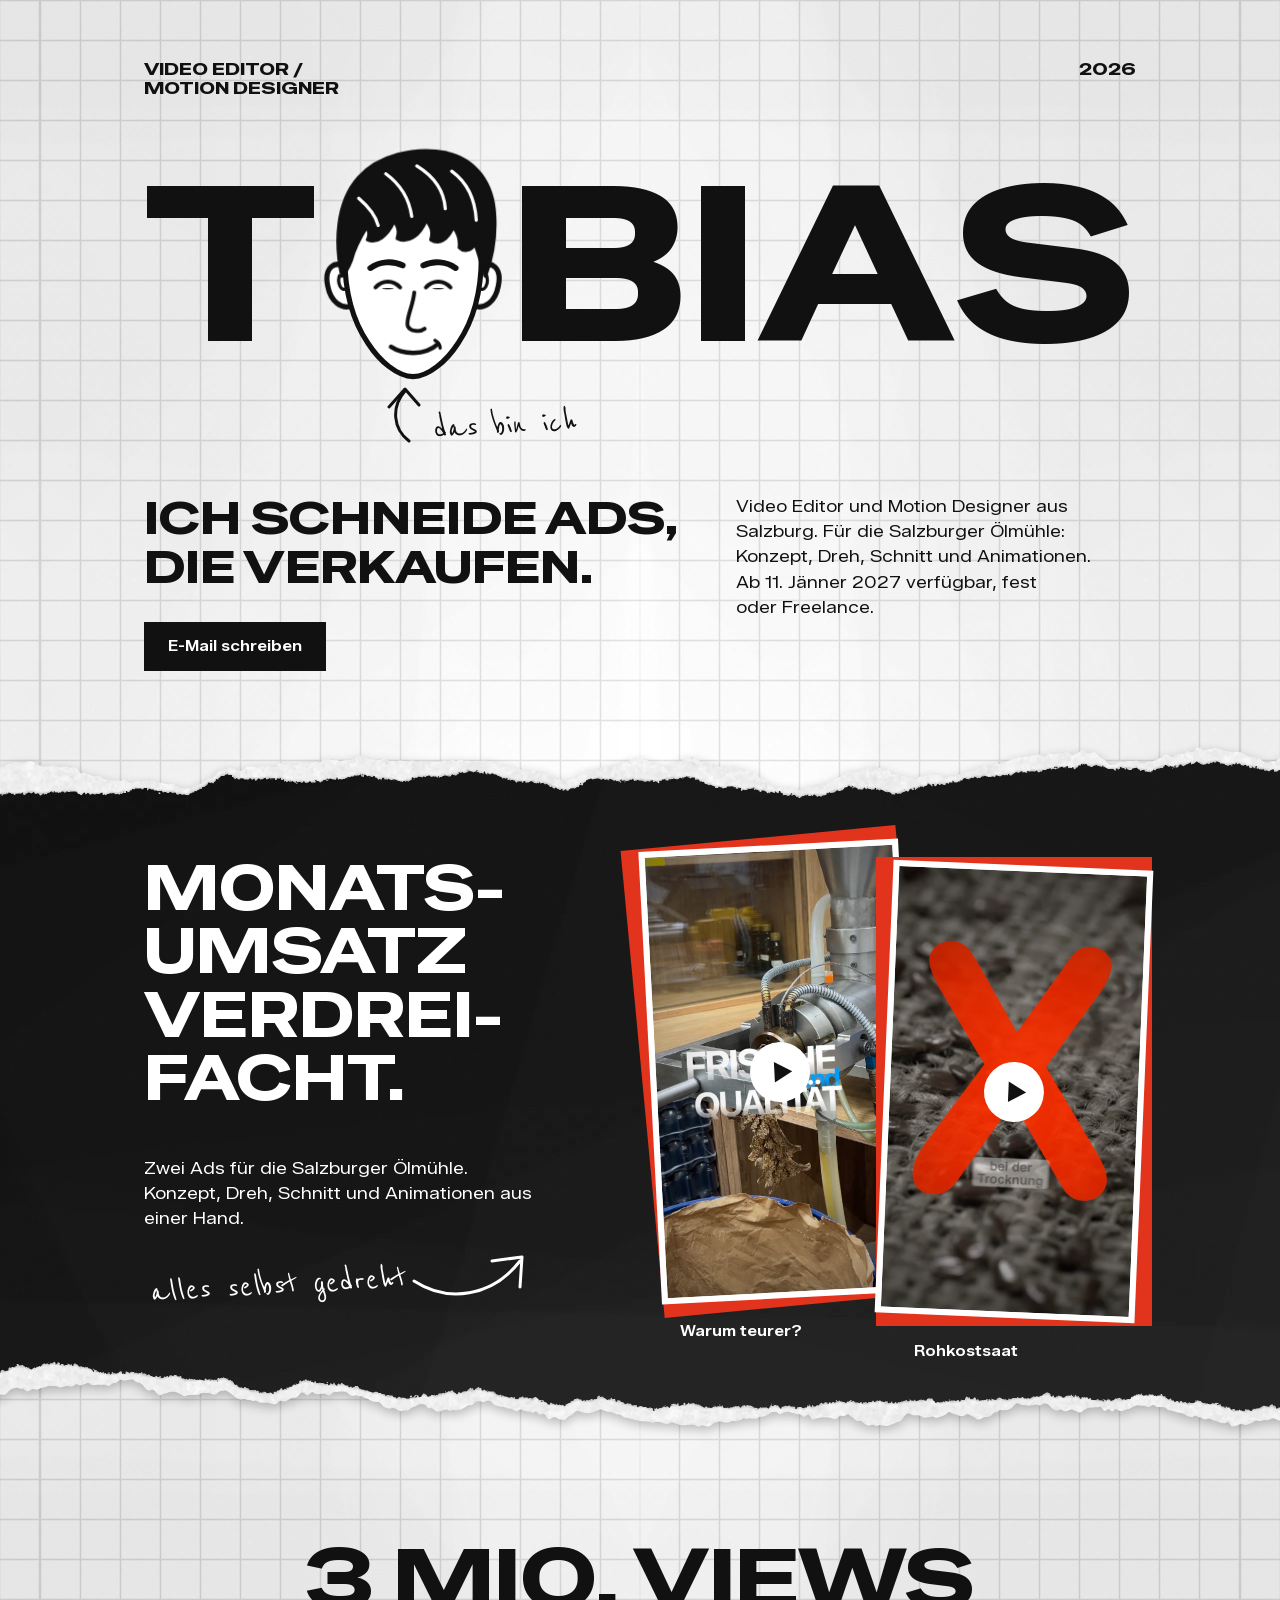
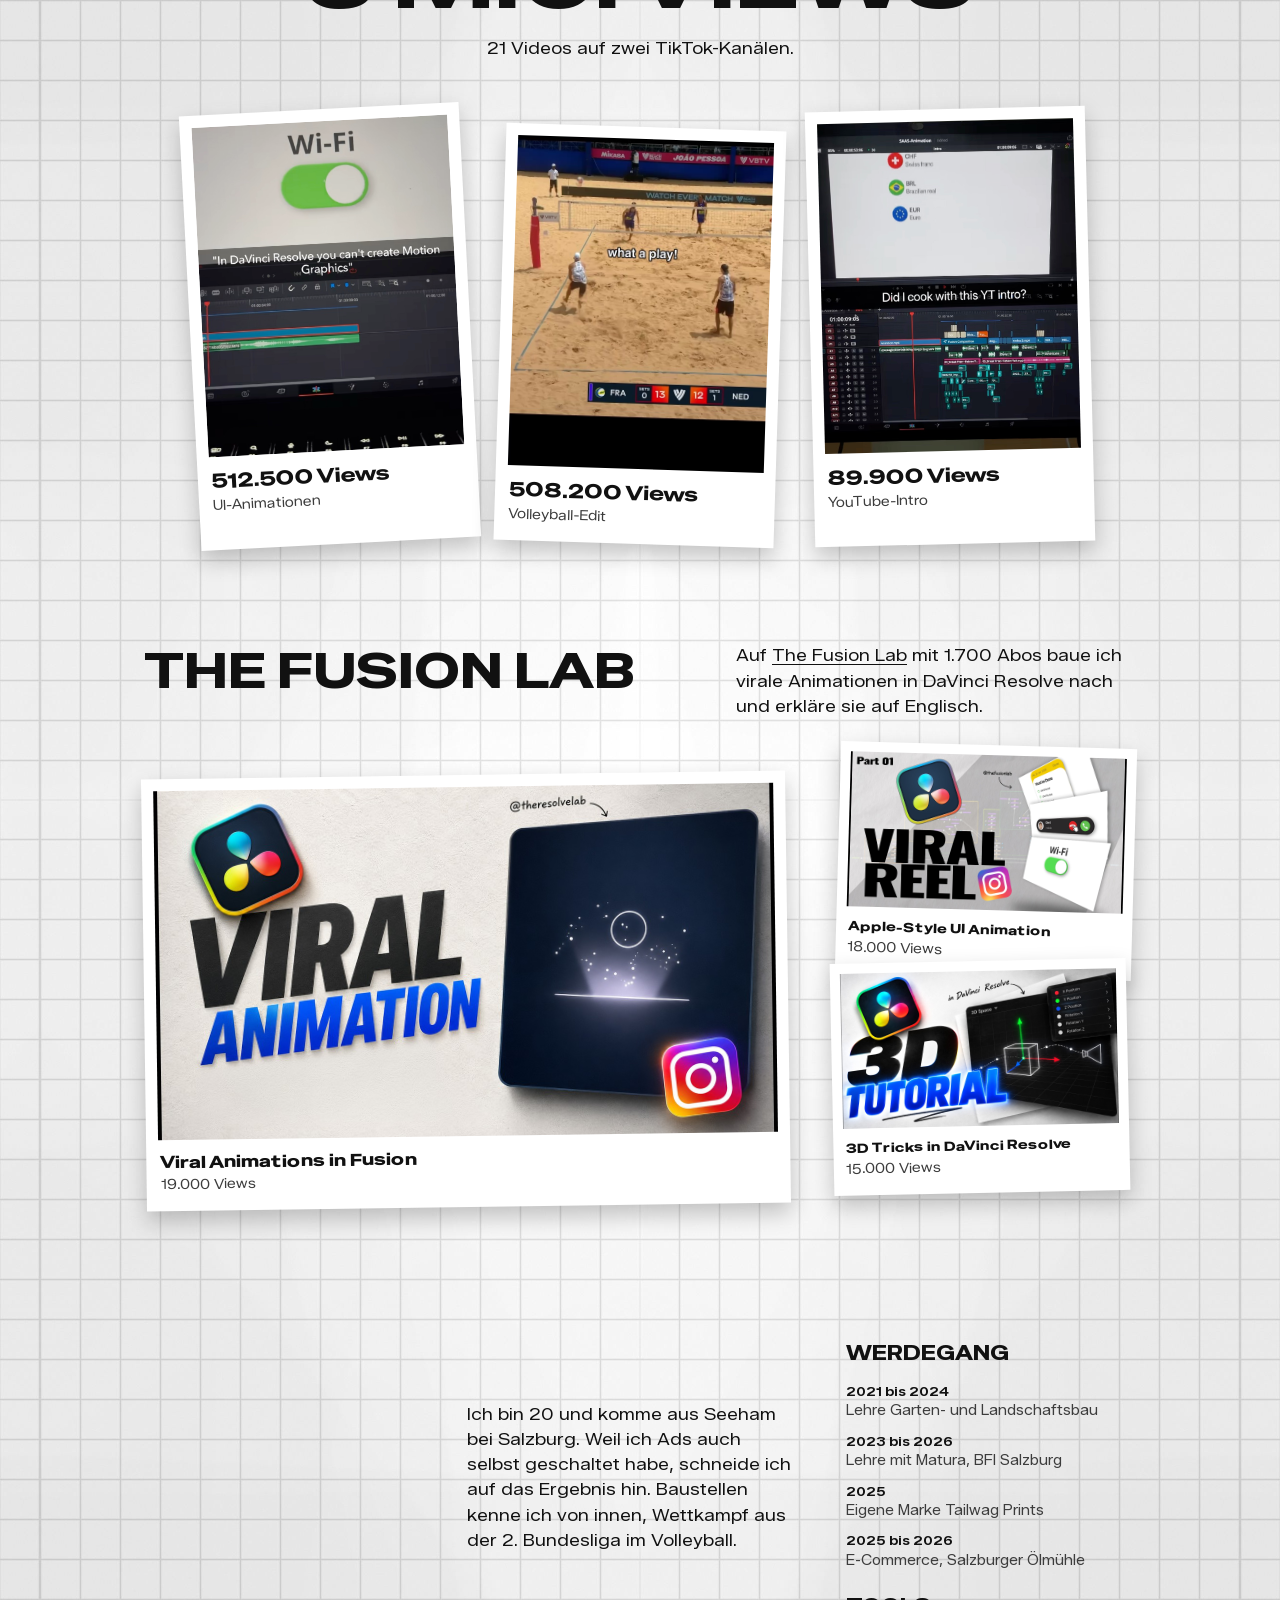
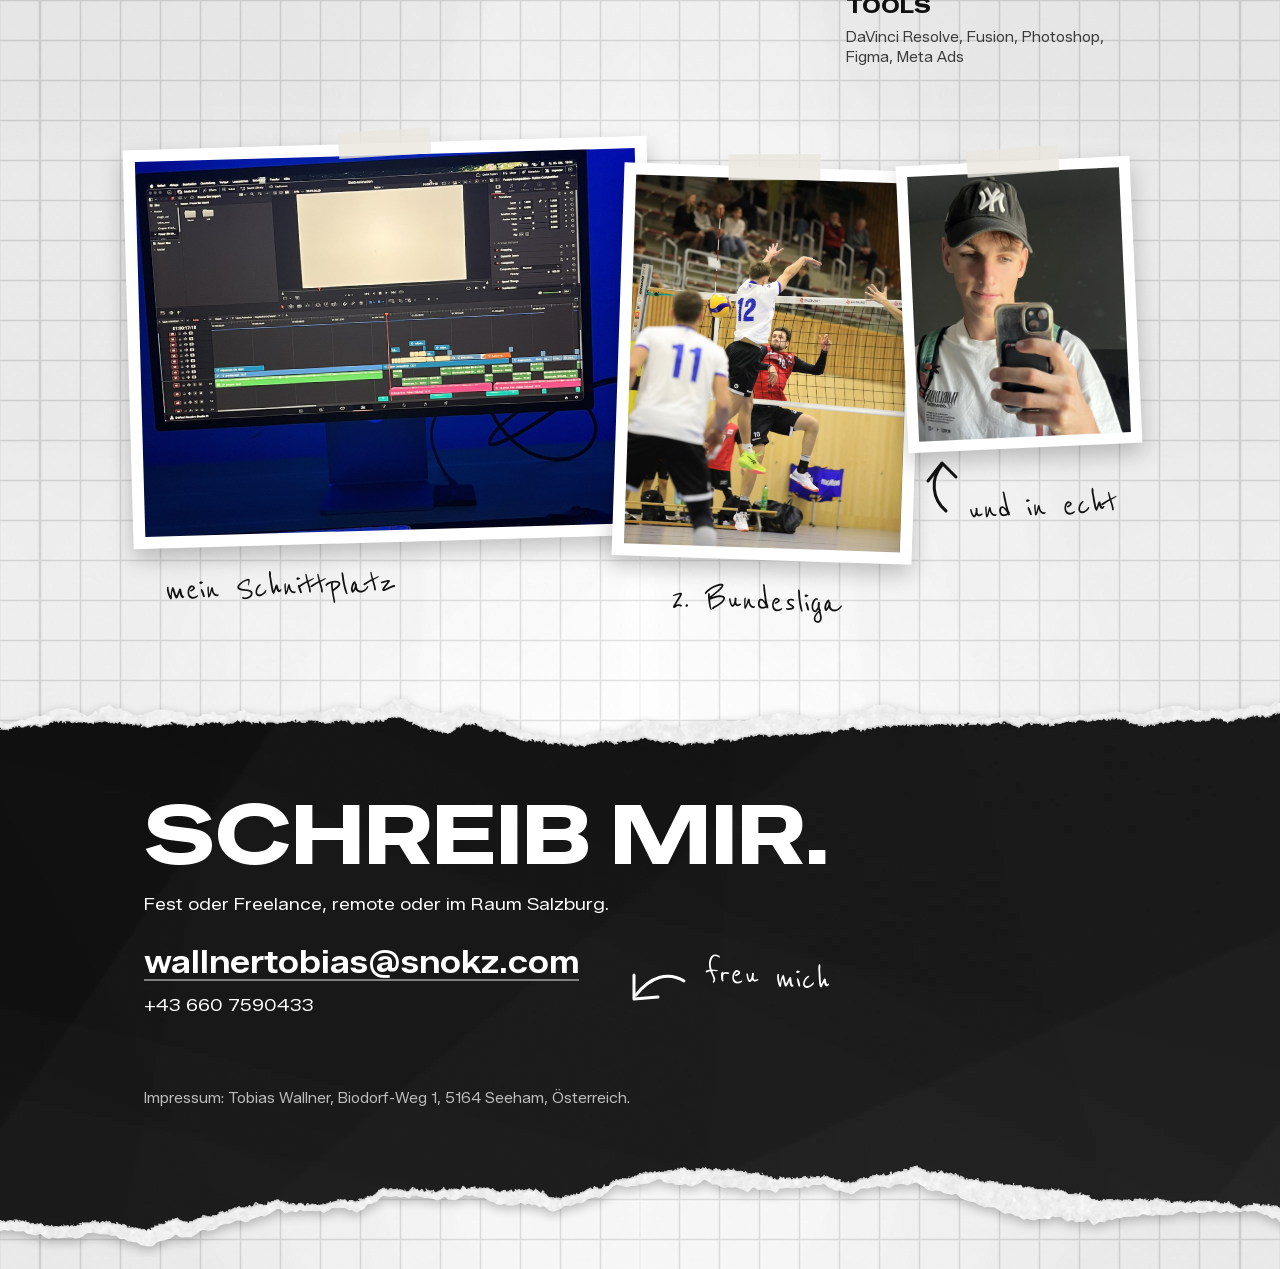
==== index.html @ db36cdb2 "Portfolio veröffentlichen Co-Authored-By: Claude Opus 5.5 <noreply@anthropic.com>" ====
<!doctype html>
<html lang="de">
<head>
<meta charset="utf-8">
<meta name="viewport" content="width=device-width, initial-scale=1, viewport-fit=cover">
<title>Tobias Wallner, Video Editor und Motion Designer</title>
<meta name="description" content="Tobias Wallner, Video Editor und Motion Designer aus Salzburg. Ads, Reels und YouTube-Videos in DaVinci Resolve. Ab 11. Jänner 2027 verfügbar.">
<meta name="theme-color" content="#EFEFED">
<meta property="og:type" content="website">
<meta property="og:title" content="Tobias Wallner, Video Editor und Motion Designer">
<meta property="og:description" content="Ich schneide Ads, die verkaufen. Video Editor und Motion Designer aus Salzburg.">
<meta property="og:url" content="https://wallnertobias.com/">
<meta property="og:image" content="https://wallnertobias.com/assets/og.jpg">
<meta name="twitter:card" content="summary_large_image">
<link rel="canonical" href="https://wallnertobias.com/">
<link rel="icon" href="assets/favicon.svg" type="image/svg+xml">
<link rel="preload" href="assets/fonts/special-gothic-expanded-one.woff2" as="font" type="font/woff2" crossorigin>
<script>document.documentElement.classList.add('js')</script>
<style>
@font-face { font-family: "Special Gothic Expanded One"; src: url("assets/fonts/special-gothic-expanded-one.woff2") format("woff2"); font-display: block; }
@font-face { font-family: "Zalando Sans SemiExpanded"; src: url("assets/fonts/zalando-sans-semiexpanded.woff2") format("woff2"); font-weight: 200 900; font-display: swap; }
@font-face { font-family: "Reenie Beanie"; src: url("assets/fonts/reenie-beanie.woff2") format("woff2"); font-display: swap; }

:root {
  --ink: #111;
  --ink-2: #3c3c3c;
  --white: #fff;
  --red: #e2331c;
  --band-muted: #bdbdbd;
  --tape: rgba(233, 231, 223, .82);
  --shadow: 0 10px 22px rgba(0, 0, 0, .22);
  --shadow-up: 0 20px 36px rgba(0, 0, 0, .28);
  --display: "Special Gothic Expanded One", "Arial Black", sans-serif;
  --text: "Zalando Sans SemiExpanded", -apple-system, "Segoe UI", Helvetica, Arial, sans-serif;
  --hand: "Reenie Beanie", "Bradley Hand", cursive;
  --ease-out: cubic-bezier(.23, 1, .32, 1);
  --ease-draw: cubic-bezier(.65, 0, .35, 1);
}

* { box-sizing: border-box; }
html { background: #efefed url("assets/paper-grid.jpg") center top / 1200px 1600px; -webkit-text-size-adjust: 100%; text-size-adjust: 100%; scroll-behavior: smooth; scrollbar-color: var(--ink-2) #efefed; }
body { margin: 0; overflow-x: clip; color: var(--ink); font: 400 17px/1.48 var(--text); -webkit-font-smoothing: antialiased; -webkit-tap-highlight-color: transparent; }
img, video, svg { display: block; }
h1, h2, h3, p, ol, ul, figure { margin: 0; padding: 0; font-weight: 400; }
ol, ul { list-style: none; }
a { color: inherit; text-underline-offset: .18em; text-decoration-thickness: from-font; }
button { font: inherit; color: inherit; }
::selection { background: var(--red); color: #fff; }
:focus-visible { outline: 2px solid var(--red); outline-offset: 3px; }
.vh { position: absolute; width: 1px; height: 1px; overflow: hidden; clip-path: inset(50%); white-space: nowrap; }

/* Das Papier füllt das Fenster, der Inhalt bleibt in dieser Spalte. Alles darin rechnet in Einheiten der Spalte. */
.sheet { container-type: inline-size; max-width: 1120px; margin-inline: auto; }
.sheet > * { --u: calc(100cqw / 1120); }

.ln { display: block; overflow: clip; overflow-clip-margin: .04em; padding-bottom: .05em; margin-bottom: -.05em; }
.ln > span { display: block; }
.only-m { display: none !important; }
.hand { font-family: var(--hand); line-height: 1; white-space: nowrap; }
.arrow { position: absolute; overflow: visible; fill: none; stroke: currentColor; stroke-width: 3; stroke-linecap: round; stroke-linejoin: round; }

/* Hero */
.hero { position: relative; padding: calc(60 * var(--u)) calc(64 * var(--u)) calc(83 * var(--u)); }
.top { display: flex; justify-content: space-between; font: 400 max(13px, calc(17 * var(--u))) / 1.12 var(--display); text-transform: uppercase; }
.name { margin-top: calc(82 * var(--u)); }
.name-row { display: flex; align-items: center; justify-content: space-between; height: calc(167 * var(--u)); font: 400 calc(218 * var(--u)) / 1 var(--display); }
.mask { display: flex; overflow: clip; overflow-clip-margin: .02em; }
.ch { display: block; }
.o { position: relative; flex: none; width: calc(186 * var(--u)); height: calc(239 * var(--u)); color: var(--ink); }
.face { position: absolute; inset: 0; width: 100%; height: 100%; overflow: visible; cursor: pointer; }
.pupil { transform-box: fill-box; transform-origin: center; transition: transform .09s ease-out; }
.blink .pupil, .wink .pupil.right { transform: scaleY(.1); }
.brows { transition: transform .22s var(--ease-out); }
.happy .brows { transform: translateY(-7px); }
.note-face { position: absolute; left: calc(50% + 20 * var(--u)); top: calc(100% + 24 * var(--u)); font-size: calc(38 * var(--u)); rotate: -3deg; }
.arrow-face { left: calc(50% - 30 * var(--u)); top: calc(100% + 2 * var(--u)); width: calc(46 * var(--u)); height: calc(62 * var(--u)); }
.intro { display: grid; grid-template-columns: minmax(0, 1fr) calc(400 * var(--u)); column-gap: calc(40 * var(--u)); margin-top: calc(147 * var(--u)); }
h1 { font: 400 calc(46 * var(--u)) / 1.06 var(--display); text-transform: uppercase; }
.lede, .ads-copy, .motion-copy, .about-copy, .kontakt-sub { text-wrap: pretty; }
.lede { font-size: max(15px, calc(17 * var(--u))); }
.avail { display: inline; }
.btn { position: relative; display: inline-block; isolation: isolate; overflow: hidden; margin-top: calc(30 * var(--u)); padding: calc(15 * var(--u)) calc(24 * var(--u)); background: var(--ink); color: var(--white); font: 600 max(14px, calc(15 * var(--u))) / 1.3 var(--text); text-decoration: none; transition: transform .16s var(--ease-out); }
.btn::before { content: ""; position: absolute; inset: 0; z-index: -1; background: var(--red); transform: scaleX(0); transform-origin: left; transition: transform .34s var(--ease-out); }
.btn:active { transform: scale(.97); }

/* Gerissene Bänder */
.band { position: relative; z-index: 1; isolation: isolate; color: var(--white); }
.band::before { content: ""; position: absolute; z-index: -1; top: calc(60 * var(--u)); bottom: calc(60 * var(--u)); left: 50%; width: 100vw; margin-left: -50vw; background: #161616; }
.band-bg { position: absolute; left: 50%; width: 100vw; margin-left: -50vw; top: calc(-40 * var(--u)); bottom: calc(-40 * var(--u)); pointer-events: none; background: center / max(100%, calc(1920 * var(--u))) 100% no-repeat; }
.band--ads .band-bg { background-image: url("assets/band-ads.webp"); }
.band--kontakt .band-bg { background-image: url("assets/band-kontakt.webp"); }

/* Ads */
.band--ads { min-height: calc(660 * var(--u)); }
.ads-text { position: relative; padding: calc(96 * var(--u)) 0 calc(80 * var(--u)) calc(64 * var(--u)); width: calc(500 * var(--u)); }
.hb { font: 400 calc(62 * var(--u)) / 1.02 var(--display); text-transform: uppercase; }
.ads-copy { margin-top: calc(46 * var(--u)); width: calc(400 * var(--u)); font-size: max(15px, calc(17 * var(--u))); }
.note-ads { position: absolute; left: calc(70 * var(--u)); top: calc(506 * var(--u)); font-size: calc(38 * var(--u)); rotate: -3deg; }
.arrow-ads { left: calc(328 * var(--u)); top: calc(486 * var(--u)); width: calc(120 * var(--u)); height: calc(58 * var(--u)); }
.clip { position: absolute; left: var(--x); top: var(--y); width: calc(260 * var(--u)); }
.clip-a { --x: calc(570 * var(--u)); --y: calc(84 * var(--u)); --r: -3deg; }
.clip-b { --x: calc(804 * var(--u)); --y: calc(104 * var(--u)); --r: 2.4deg; --d: 90ms; }
.clip-stack { position: relative; }
.clip-red { position: absolute; inset: calc(-8 * var(--u)); background: var(--red); rotate: calc(var(--r) - 2.4deg); }
.clip-frame { position: relative; padding: calc(6 * var(--u)); background: var(--white); rotate: var(--r); }
.clip video { width: 100%; aspect-ratio: 248 / 441; object-fit: cover; background: var(--ink); }
.play { position: absolute; inset: calc(6 * var(--u)); display: grid; place-items: center; padding: 0; border: 0; background: none; cursor: pointer; }
.play[hidden] { display: none; }
.play svg { width: calc(60 * var(--u)); height: calc(60 * var(--u)); transition: transform .2s var(--ease-out); }
.play:active svg { transform: scale(.93); }
.clip figcaption { margin-top: calc(22 * var(--u)); padding-left: calc(30 * var(--u)); font-weight: 600; font-size: max(14px, calc(15 * var(--u))); }

/* Abzüge */
.print { position: relative; display: block; padding: calc(12 * var(--u)) calc(12 * var(--u)) 0; background: var(--white); color: var(--ink); text-decoration: none; box-shadow: var(--shadow); rotate: var(--r, 0deg); } /* taste-skill-ignore */
.print img, .print video { width: 100%; height: auto; object-fit: cover; background: #efefed; }
.cap { display: block; padding: calc(12 * var(--u)) calc(2 * var(--u)) calc(15 * var(--u)); }
.cap b { display: block; font: 400 max(13px, calc(20 * var(--u))) / 1.2 var(--display); }
.cap span { display: block; margin-top: calc(3 * var(--u)); font-size: max(13px, calc(14 * var(--u))); color: var(--ink-2); }

a.print:active { scale: .985; }

/* Short-Form */
.short { padding: calc(112 * var(--u)) calc(64 * var(--u)) calc(70 * var(--u)); }
.short h2 { font: 400 calc(84 * var(--u)) / 1.1 var(--display); text-transform: uppercase; text-align: center; }
.short-sub { margin-top: calc(10 * var(--u)); text-align: center; font-size: max(15px, calc(17 * var(--u))); }
.short-grid { display: flex; justify-content: center; gap: calc(30 * var(--u)); margin-top: calc(48 * var(--u)); }
.short-grid .print { width: calc(280 * var(--u)); flex: none; }
.short-grid .print:nth-child(2) { margin-top: calc(18 * var(--u)); }
.short-grid img, .short-grid video { aspect-ratio: 256 / 330; }

/* Motion Graphics */
.motion { padding: calc(30 * var(--u)) calc(64 * var(--u)) calc(70 * var(--u)); }
.motion-head { display: flex; justify-content: space-between; gap: calc(40 * var(--u)); }
.motion h2 { font: 400 calc(50 * var(--u)) / 1.1 var(--display); text-transform: uppercase; white-space: nowrap; }
.motion-copy { width: calc(400 * var(--u)); flex: none; font-size: max(15px, calc(17 * var(--u))); }
.motion-grid { position: relative; height: calc(460 * var(--u)); margin-top: calc(26 * var(--u)); }
.motion-grid .print { position: absolute; }
.mo-big { left: 0; top: calc(30 * var(--u)); width: calc(644 * var(--u)); --r: -.8deg; }
.mo-a { left: calc(694 * var(--u)); top: 0; width: calc(296 * var(--u)); --r: 1.6deg; --d: 90ms; padding: calc(10 * var(--u)) calc(10 * var(--u)) 0; }
.mo-b { left: calc(688 * var(--u)); top: calc(216 * var(--u)); width: calc(296 * var(--u)); --r: -1.2deg; --d: 170ms; padding: calc(10 * var(--u)) calc(10 * var(--u)) 0; }
.motion-grid img { aspect-ratio: 16 / 9; }
.mo-big .cap b { font-size: max(13px, calc(17 * var(--u))); }
.mo-a .cap b, .mo-b .cap b { font-size: max(13px, calc(13 * var(--u))); }
@media (max-width: 1100px) { .mo-a .cap b, .mo-b .cap b { font: 600 13px / 1.25 var(--text); } }

/* Über mich */
.about { display: grid; grid-template-columns: calc(280 * var(--u)) calc(330 * var(--u)) calc(290 * var(--u)); column-gap: calc(49 * var(--u)); padding: calc(56 * var(--u)) calc(64 * var(--u)) calc(50 * var(--u)) calc(58 * var(--u)); }
.select { position: relative; width: calc(280 * var(--u)); height: calc(328 * var(--u)); margin-top: calc(6 * var(--u)); }
.select-box { position: absolute; inset: 0; outline: 1.5px solid var(--red); }
.select img { position: absolute; left: calc(10 * var(--u)); top: calc(16 * var(--u)); width: calc(260 * var(--u)); height: calc(310 * var(--u)); }
.select i { position: absolute; width: 10px; height: 10px; margin: -5px 0 0 -5px; background: var(--white); border: 1.5px solid var(--red); }
.select i:nth-of-type(1) { left: 0; top: 0; }
.select i:nth-of-type(2) { left: 50%; top: 0; }
.select i:nth-of-type(3) { left: 100%; top: 0; }
.select i:nth-of-type(4) { left: 0; top: 50%; }
.select i:nth-of-type(5) { left: 100%; top: 50%; }
.select i:nth-of-type(6) { left: 0; top: 100%; }
.select i:nth-of-type(7) { left: 50%; top: 100%; }
.select i:nth-of-type(8) { left: 100%; top: 100%; }
.about h2 { font: 400 calc(50 * var(--u)) / 1.1 var(--display); text-transform: uppercase; }
.about-copy { margin-top: calc(16 * var(--u)); font-size: max(15px, calc(17 * var(--u))); line-height: 1.48; }
.about h3 { font: 400 calc(20 * var(--u)) / 1.2 var(--display); text-transform: uppercase; }
.about-side { padding-top: calc(10 * var(--u)); }
.stations { margin-top: calc(12 * var(--u)); }
.stations li { padding-block: calc(5 * var(--u)) calc(6 * var(--u)); }
.stations b { display: block; font-weight: 600; font-size: max(13px, calc(13 * var(--u))); }
.stations span, .tools { display: block; font-size: max(14px, calc(14 * var(--u))); color: var(--ink-2); line-height: 1.4; }
.about-side h3 + .tools { margin-top: calc(10 * var(--u)); }
.about-side .tools-h { margin-top: calc(18 * var(--u)); }

/* Fotos */
.fotos { position: relative; height: calc(540 * var(--u)); }
.pic { position: absolute; left: var(--x); top: var(--y); width: var(--w); padding: var(--p); background: var(--white); box-shadow: var(--shadow); rotate: var(--r); } /* taste-skill-ignore */
.pic img { width: 100%; height: auto; }
.pic::before { content: ""; position: absolute; left: 50%; top: calc(-13 * var(--u)); width: calc(92 * var(--u)); height: calc(26 * var(--u)); margin-left: calc(-46 * var(--u)); background: var(--tape); rotate: -2deg; }
.pic-desk { --x: calc(48 * var(--u)); --y: calc(26 * var(--u)); --w: calc(524 * var(--u)); --p: calc(12 * var(--u)); --r: -1.6deg; }
.pic-spike { --x: calc(538 * var(--u)); --y: calc(50 * var(--u)); --w: calc(300 * var(--u)); --p: calc(12 * var(--u)); --r: 1.9deg; --d: 110ms; }
.pic-me { --x: calc(822 * var(--u)); --y: calc(44 * var(--u)); --w: calc(234 * var(--u)); --p: calc(11 * var(--u)); --r: -2.6deg; --d: 220ms; }
.note-foto { position: absolute; font-size: calc(38 * var(--u)); }
.nf-a { left: calc(86 * var(--u)); top: calc(452 * var(--u)); rotate: -2deg; }
.nf-b { left: calc(590 * var(--u)); top: calc(466 * var(--u)); rotate: 2deg; }
.nf-c { left: calc(888 * var(--u)); top: calc(372 * var(--u)); rotate: -3deg; }
.arrow-foto { left: calc(842 * var(--u)); top: calc(342 * var(--u)); width: calc(44 * var(--u)); height: calc(58 * var(--u)); }

/* Kontakt */
.band--kontakt { margin-top: calc(40 * var(--u)); margin-bottom: calc(52 * var(--u)); min-height: calc(520 * var(--u)); }
.kontakt { position: relative; padding: calc(92 * var(--u)) calc(64 * var(--u)) 0; }
.kontakt h2 { font: 400 calc(84 * var(--u)) / 1.1 var(--display); text-transform: uppercase; }
.kontakt-sub { margin-top: calc(10 * var(--u)); font-size: max(15px, calc(17 * var(--u))); }
.mail { display: inline-block; margin-top: calc(26 * var(--u)); font-weight: 600; font-size: calc(32 * var(--u)); line-height: 1.2; text-decoration-color: rgba(255, 255, 255, .45); transition: text-decoration-color .2s ease; }
.tel { display: block; width: fit-content; margin-top: calc(12 * var(--u)); font-size: max(16px, calc(17 * var(--u))); text-decoration: none; }
.note-kontakt { position: absolute; left: calc(624 * var(--u)); top: calc(262 * var(--u)); font-size: calc(38 * var(--u)); rotate: 4deg; }
.arrow-kontakt { left: calc(548 * var(--u)); top: calc(270 * var(--u)); width: calc(62 * var(--u)); height: calc(40 * var(--u)); }
.imprint { position: relative; padding: calc(70 * var(--u)) calc(64 * var(--u)) 0; font-size: 14px; color: var(--band-muted); }

@media (hover: hover) and (pointer: fine) {
  .btn:hover::before { transform: scaleX(1); }
  .play:hover svg { transform: scale(1.07); }
  a.print { transition: rotate .3s var(--ease-out), translate .3s var(--ease-out), box-shadow .3s var(--ease-out); }
  a.print:hover { rotate: calc(var(--r, 0deg) * .3); translate: 0 -6px; box-shadow: var(--shadow-up); } /* taste-skill-ignore */
  .mail:hover { text-decoration-color: var(--red); }
  .tel:hover { text-decoration: underline; }
}

/* Zweite Komposition für Handy und kleine Tablets */
@media (max-width: 819px) {
  .sheet { max-width: 560px; }
  .sheet > * { --u: calc(100cqw / 390); }
  .only-d { display: none !important; }
  .only-m { display: block !important; }
  .hero { padding: calc(24 * var(--u)) calc(20 * var(--u)) calc(34 * var(--u)); }
  .top { font-size: max(13px, calc(13 * var(--u))); }
  .name { margin-top: calc(38 * var(--u)); }
  .name-row { height: calc(59 * var(--u)); font-size: calc(76.5 * var(--u)); }
  .o { width: calc(66 * var(--u)); height: calc(85 * var(--u)); }
  .note-face { left: calc(50% + 14 * var(--u)); top: calc(100% + 8 * var(--u)); font-size: calc(28 * var(--u)); }
  .arrow-face { left: calc(50% - 16 * var(--u)); top: calc(100% + 2 * var(--u)); width: calc(30 * var(--u)); height: calc(40 * var(--u)); }
  .intro { display: block; margin-top: calc(82 * var(--u)); }
  h1 { font-size: calc(29 * var(--u)); line-height: 1.12; }
  .lede { margin-top: calc(18 * var(--u)); font-size: max(15px, calc(16 * var(--u))); }
  .avail { display: block; margin-top: calc(10 * var(--u)); font-size: max(14px, calc(15 * var(--u))); color: var(--ink-2); }
  .btn { display: block; margin-top: calc(20 * var(--u)); padding-block: calc(16 * var(--u)); text-align: center; }

  .band-bg { background-size: 100% 100%; }
  .band--ads .band-bg { background-image: url("assets/band-ads-m.webp"); }
  .band--kontakt .band-bg { background-image: url("assets/band-kontakt-m.webp"); }
  .band--ads { min-height: calc(650 * var(--u)); }
  .ads-text { padding: calc(56 * var(--u)) calc(20 * var(--u)) 0; width: auto; }
  .hb { font-size: calc(28 * var(--u)); line-height: 1.12; }
  .ads-copy { margin-top: calc(16 * var(--u)); width: auto; font-size: max(15px, calc(16 * var(--u))); }
  .clips { position: relative; height: calc(360 * var(--u)); margin-top: calc(36 * var(--u)); }
  .clip { width: calc(158 * var(--u)); }
  .clip-a { --x: calc(28 * var(--u)); --y: 0px; }
  .clip-b { --x: calc(204 * var(--u)); --y: calc(14 * var(--u)); }
  .clip-red { inset: calc(-7 * var(--u)); }
  .play svg { width: calc(44 * var(--u)); height: calc(44 * var(--u)); }
  .clip figcaption { margin-top: calc(20 * var(--u)); padding-left: calc(6 * var(--u)); }

  .short { padding: calc(72 * var(--u)) calc(20 * var(--u)) calc(50 * var(--u)); }
  .short h2 { font-size: calc(36 * var(--u)); text-align: left; }
  .short-sub { margin-top: calc(6 * var(--u)); text-align: left; font-size: max(15px, calc(16 * var(--u))); }
  .short-grid { display: block; margin-top: calc(26 * var(--u)); }
  .short-grid .print { display: flex; align-items: center; gap: calc(16 * var(--u)); width: 100%; padding: calc(10 * var(--u)); }
  .short-grid .print + .print { margin-top: calc(20 * var(--u)); }
  .short-grid img, .short-grid video { flex: none; width: calc(102 * var(--u)); aspect-ratio: 102 / 126; }
  .short-grid .cap { padding: 0; }
  .short-grid .cap b { font-size: max(14px, calc(17 * var(--u))); }

  .motion { padding: calc(10 * var(--u)) calc(20 * var(--u)) calc(44 * var(--u)); }
  .motion-head { display: block; }
  .motion h2 { font-size: calc(31 * var(--u)); }
  .motion-copy { margin-top: calc(8 * var(--u)); width: auto; font-size: max(15px, calc(16 * var(--u))); }
  .motion-grid { height: auto; margin-top: calc(28 * var(--u)); }
  .motion-grid .print { position: relative; left: auto; top: auto; }
  .mo-big { width: 100%; padding: calc(10 * var(--u)) calc(10 * var(--u)) 0; }
  .mo-big .cap b { font-size: max(13px, calc(13 * var(--u))); }
  .motion-small { display: grid; grid-template-columns: 1fr 1fr; gap: calc(14 * var(--u)); margin-top: calc(20 * var(--u)); }
  .mo-a, .mo-b { width: auto; padding: calc(7 * var(--u)) calc(7 * var(--u)) 0; }
  .mo-a .cap b, .mo-b .cap b { font: 600 max(13px, calc(13 * var(--u))) / 1.25 var(--text); }
  .cap { padding: calc(10 * var(--u)) calc(2 * var(--u)) calc(11 * var(--u)); }

  .about { display: block; padding: calc(30 * var(--u)) calc(20 * var(--u)) calc(30 * var(--u)); }
  .select { width: calc(242 * var(--u)); height: calc(284 * var(--u)); margin: 0 auto calc(32 * var(--u)); }
  .select img { left: calc(12 * var(--u)); top: calc(12 * var(--u)); width: calc(218 * var(--u)); height: calc(260 * var(--u)); }
  .about h2 { font-size: calc(36 * var(--u)); }
  .about-copy { margin-top: calc(10 * var(--u)); }
  .about-side { padding-top: calc(28 * var(--u)); }
  .about h3 { font-size: calc(18 * var(--u)); }

  .fotos { height: calc(672 * var(--u)); }
  .pic::before { width: calc(70 * var(--u)); height: calc(20 * var(--u)); margin-left: calc(-35 * var(--u)); top: calc(-10 * var(--u)); }
  .pic-desk { --x: calc(23 * var(--u)); --y: calc(19 * var(--u)); --w: calc(344 * var(--u)); --p: calc(9 * var(--u)); }
  .pic-spike { --x: calc(18 * var(--u)); --y: calc(342 * var(--u)); --w: calc(200 * var(--u)); --p: calc(9 * var(--u)); }
  .pic-me { --x: calc(226 * var(--u)); --y: calc(336 * var(--u)); --w: calc(146 * var(--u)); --p: calc(8 * var(--u)); }
  .note-foto { font-size: calc(30 * var(--u)); }
  .nf-a { left: calc(26 * var(--u)); top: calc(288 * var(--u)); rotate: -1.5deg; }
  .nf-b { left: calc(44 * var(--u)); top: calc(620 * var(--u)); rotate: 1.5deg; }
  .nf-c { left: calc(250 * var(--u)); top: calc(546 * var(--u)); }
  .arrow-foto { left: calc(216 * var(--u)); top: calc(520 * var(--u)); width: calc(36 * var(--u)); height: calc(44 * var(--u)); }

  .band--kontakt { margin-top: calc(34 * var(--u)); margin-bottom: calc(40 * var(--u)); min-height: calc(440 * var(--u)); }
  .kontakt { padding: calc(70 * var(--u)) calc(20 * var(--u)) 0; }
  .kontakt h2 { font-size: calc(36 * var(--u)); }
  .kontakt-sub { font-size: max(15px, calc(16 * var(--u))); }
  .mail { margin-top: calc(28 * var(--u)); font-size: calc(21 * var(--u)); }
  .tel { font-size: max(16px, calc(17 * var(--u))); }
  .imprint { padding: calc(64 * var(--u)) calc(20 * var(--u)) 0; }
}

/* Bewegung. Gedrucktes landet, Gezeichnetes schreibt sich. Ohne Script oder mit reduzierter Bewegung bleibt alles sichtbar. */
@media (prefers-reduced-motion: no-preference) {
  .js .ch { animation: rise .85s var(--ease-out) var(--t, 0ms) both; }
  .js .face .d { stroke-dasharray: 1.01 1; animation: draw var(--dur, .46s) var(--ease-draw) var(--t, 0ms) both; }
  .js .face .f { animation: draw var(--dur, .46s) var(--ease-draw) var(--t, 0ms) both, fill-in .34s ease calc(var(--t, 0ms) + var(--dur, .46s) - 160ms) both; }
  .js .face .fade { animation: fade .24s ease var(--t, 0ms) both; }
  .js .arrow-face path { stroke-dasharray: 1.01 1; animation: draw .42s var(--ease-draw) 1.42s both; }
  .js .arrow-face .head { animation-duration: .2s; animation-delay: 1.8s; }
  .js .note-face { animation: write .8s ease-in-out 1.74s both; }
  .js h1 .ln > span { animation: rise .8s var(--ease-out) var(--t, 420ms) both; }
  .js .lede, .js .hero .btn { animation: lift .7s var(--ease-out) var(--t, 760ms) both; }

  .js [data-in] .ln > span { transition: translate .85s var(--ease-out) var(--d, 0ms); }
  .js [data-in]:not(.in) .ln > span { translate: 0 106%; }
  .js [data-in] .ln:nth-child(2) > span { transition-delay: 70ms; }
  .js [data-in] .ln:nth-child(3) > span { transition-delay: 140ms; }
  .js [data-in] .ln:nth-child(4) > span { transition-delay: 210ms; }

  .js .hand[data-in] > span { display: block; transition: clip-path .8s ease-in-out var(--d, 0ms); clip-path: inset(-30% -6% -30% -2%); }
  .js .hand[data-in]:not(.in) > span { clip-path: inset(-30% 100% -30% -2%); }
  .js .arrow[data-in] path { stroke-dasharray: 1.01 1; transition: stroke-dashoffset .46s var(--ease-draw) var(--d, 0ms); }
  .js .arrow[data-in] .head { transition-duration: .2s; transition-delay: calc(var(--d, 0ms) + 420ms); }
  .js .arrow[data-in]:not(.in) { visibility: hidden; }
  .js .arrow[data-in]:not(.in) path { stroke-dashoffset: 1.01; }

  .js [data-land] { transition: opacity .4s ease var(--d, 0ms), translate .9s var(--ease-out) var(--d, 0ms), rotate .9s var(--ease-out) var(--d, 0ms), scale .9s var(--ease-out) var(--d, 0ms); }
  .js [data-land]:not(.in) { opacity: 0; translate: 0 calc(34 * var(--u)); rotate: calc(var(--r, 0deg) + 4deg); scale: 1.035; }
  .js .pic::before { transition: opacity .25s ease calc(var(--d, 0ms) + 420ms), scale .3s var(--ease-out) calc(var(--d, 0ms) + 420ms); }
  .js .pic:not(.in)::before { opacity: 0; scale: 1.25; }

  .js .clip-frame { transition: opacity .4s ease var(--d, 0ms), translate .9s var(--ease-out) var(--d, 0ms), rotate .9s var(--ease-out) var(--d, 0ms), scale .9s var(--ease-out) var(--d, 0ms); }
  .js .clip:not(.in) .clip-frame { opacity: 0; translate: 0 calc(34 * var(--u)); rotate: calc(var(--r) + 5deg); scale: 1.04; }
  .js .clip-red { transition: opacity .2s linear calc(var(--d, 0ms) + 240ms), rotate .75s var(--ease-out) calc(var(--d, 0ms) + 240ms); }
  .js .clip:not(.in) .clip-red { opacity: 0; rotate: var(--r); }
  .js .clip figcaption { transition: opacity .5s ease calc(var(--d, 0ms) + 420ms); }
  .js .clip:not(.in) figcaption { opacity: 0; }

  .js .select-box { transition: scale .9s var(--ease-out), opacity .3s ease; }
  .js .select:not(.in) .select-box { opacity: 0; scale: .84; }

  .js .done[data-land] { transition: none; }
  .js a.print.done[data-land] { transition: rotate .3s var(--ease-out), translate .3s var(--ease-out), box-shadow .3s var(--ease-out); }
}
@media (prefers-reduced-motion: reduce) { html { scroll-behavior: auto; } .pupil, .brows { transition: none; } }

@keyframes rise { from { transform: translateY(106%); } to { transform: none; } }
@keyframes lift { from { opacity: 0; transform: translateY(14px); } to { opacity: 1; transform: none; } }
@keyframes fade { from { opacity: 0; } to { opacity: 1; } }
@keyframes write { from { clip-path: inset(-30% 100% -30% -2%); } to { clip-path: inset(-30% -6% -30% -2%); } }
@keyframes draw { 0% { opacity: 0; stroke-dashoffset: 1.01; } 1% { opacity: 1; } 100% { opacity: 1; stroke-dashoffset: 0; } }
@keyframes fill-in { from { fill-opacity: 0; } to { fill-opacity: 1; } }
</style>
</head>
<body>

<div class="sheet">
  <header class="hero">
    <div class="top">
      <p>Video Editor /<br>Motion Designer</p>
      <p>2026</p>
    </div>

    <p class="name">
      <span class="vh">Tobias Wallner</span>
      <span class="name-row" aria-hidden="true">
        <span class="mask"><span class="ch" style="--t:60ms">T</span></span>
        <span class="o">
          <svg class="face" viewBox="116 58 288 370" fill="none" stroke-linecap="round" stroke-linejoin="round">
            <path class="d f" pathLength="1" style="--t:520ms" d="M158 250C138 236 122 250 128 278C132 300 148 316 168 308" fill="#fff" stroke="#111" stroke-width="8"/>
            <path class="d f" pathLength="1" style="--t:560ms" d="M362 250C382 236 398 250 392 278C388 300 372 316 352 308" fill="#fff" stroke="#111" stroke-width="8"/>
            <path class="d" pathLength="1" style="--t:700ms;--dur:.2s" d="M146 262C142 276 150 286 156 282M374 262C378 276 370 286 364 282" stroke="#111" stroke-width="5"/>
            <path class="d f" pathLength="1" style="--t:300ms;--dur:.62s" d="M156 196C150 262 160 322 190 366C208 394 236 418 260 418C284 418 312 394 330 366C360 322 370 262 364 196C330 150 190 150 156 196Z" fill="#fff" stroke="#111" stroke-width="8"/>
            <path class="d f" pathLength="1" style="--t:620ms;--dur:.56s" d="M150 262C140 214 140 150 176 110C206 76 262 62 312 72C356 82 384 118 386 170C388 206 380 240 372 262C366 244 362 226 356 212C350 222 340 226 332 218C334 204 328 192 322 186C314 206 300 214 288 206C292 194 288 182 280 176C270 200 252 212 236 204C240 192 236 182 230 178C220 200 204 212 190 206C194 198 192 190 188 186C178 202 168 222 164 238C160 248 156 256 150 262Z" fill="#111" stroke="#111" stroke-width="6"/>
            <path class="d" pathLength="1" style="--t:1060ms;--dur:.3s" d="M218 104C240 120 254 142 258 170M266 92C292 108 308 130 310 158M176 142C190 154 202 168 206 184M320 100C342 116 356 140 358 176" stroke="#fff" stroke-width="5"/>
            <g class="brows"><path class="d" pathLength="1" style="--t:1020ms;--dur:.26s" d="M194 250C208 240 228 238 244 246M276 246C292 238 312 240 326 250" stroke="#111" stroke-width="9"/></g>
            <path class="d" pathLength="1" style="--t:1100ms;--dur:.24s" d="M202 280C212 268 230 268 240 280M280 280C290 268 308 268 318 280" stroke="#111" stroke-width="6"/>
            <g class="eyes fade" style="--t:1180ms">
              <ellipse class="pupil" cx="221" cy="282" rx="9" ry="10" fill="#111"/>
              <ellipse class="pupil right" cx="299" cy="282" rx="9" ry="10" fill="#111"/>
            </g>
            <path class="d" pathLength="1" style="--t:1200ms;--dur:.24s" d="M262 288C260 310 248 330 252 340C256 348 270 350 278 344" stroke="#111" stroke-width="6"/>
            <path class="d" pathLength="1" style="--t:1280ms;--dur:.24s" d="M226 372C244 384 278 386 298 368" stroke="#111" stroke-width="7"/>
            <path class="d" pathLength="1" style="--t:1440ms;--dur:.1s" d="M294 362C298 364 302 368 302 374" stroke="#111" stroke-width="5"/>
          </svg>
          <svg class="arrow arrow-face" viewBox="0 0 46 62"><path pathLength="1" d="M26 56C10 44 8 22 22 6"/><path class="head" pathLength="1" d="M6 22L22 4L36 20"/></svg>
          <span class="hand note-face">das bin ich</span>
        </span>
        <span class="mask">
          <span class="ch" style="--t:180ms">B</span><span class="ch" style="--t:230ms">I</span><span class="ch" style="--t:280ms">A</span><span class="ch" style="--t:330ms">S</span>
        </span>
      </span>
    </p>

    <div class="intro">
      <div>
        <h1 aria-label="Ich schneide Ads, die verkaufen."><span class="ln" aria-hidden="true"><span>Ich schneide Ads,</span></span><span class="ln" aria-hidden="true"><span style="--t:490ms">die verkaufen.</span></span></h1>
        <a class="btn only-d" href="mailto:wallnertobias@snokz.com?subject=Anfrage%20Video%20Editing">E-Mail schreiben</a>
      </div>
      <p class="lede">Video Editor und Motion Designer aus Salzburg. Für die Salzburger Ölmühle: Konzept, Dreh, Schnitt und Animationen. <span class="avail">Ab 11. Jänner 2027 verfügbar, fest oder Freelance.</span></p>
      <a class="btn only-m" href="mailto:wallnertobias@snokz.com?subject=Anfrage%20Video%20Editing">E-Mail schreiben</a>
    </div>
  </header>

  <main>
    <section class="band band--ads" id="arbeiten" aria-labelledby="h-ads">
      <div class="band-bg" aria-hidden="true"></div>
      <div class="ads-text">
        <h2 class="hb" id="h-ads" data-in aria-label="Monatsumsatz verdreifacht.">
          <span class="only-d" aria-hidden="true"><span class="ln"><span>Monats-</span></span><span class="ln"><span>umsatz</span></span><span class="ln"><span>verdrei-</span></span><span class="ln"><span>facht.</span></span></span>
          <span class="only-m" aria-hidden="true"><span class="ln"><span>Monatsumsatz</span></span><span class="ln"><span>verdreifacht.</span></span></span>
        </h2>
        <p class="ads-copy">Zwei Ads für die Salzburger Ölmühle. Konzept, Dreh, Schnitt und Animationen aus einer Hand.</p>
      </div>
      <p class="hand note-ads only-d" data-in><span>alles selbst gedreht</span></p>
      <svg class="arrow arrow-ads only-d" data-in style="--d:500ms" viewBox="0 0 120 58" aria-hidden="true"><path pathLength="1" d="M6 34C40 56 84 50 112 14"/><path class="head" pathLength="1" d="M84 14L114 10L112 40"/></svg>

      <div class="clips">
        <figure class="clip clip-a" data-in>
          <div class="clip-stack">
            <span class="clip-red" aria-hidden="true"></span>
            <div class="clip-frame">
              <video controls playsinline preload="none" poster="assets/ad-warum.jpg" aria-label="Ad Warum teurer?"><source src="assets/warum-teurer.mp4" type="video/mp4"></video>
              <button class="play" type="button" hidden aria-label="Ad Warum teurer? abspielen"><svg viewBox="0 0 64 64" aria-hidden="true"><circle cx="32" cy="32" r="32" fill="#fff"/><path d="M26 21L45 32L26 43Z" fill="#111"/></svg></button>
            </div>
          </div>
          <figcaption>Warum teurer?</figcaption>
        </figure>
        <figure class="clip clip-b" data-in>
          <div class="clip-stack">
            <span class="clip-red" aria-hidden="true"></span>
            <div class="clip-frame">
              <video controls playsinline preload="none" poster="assets/ad-rohkost.jpg" aria-label="Ad Rohkostsaat"><source src="assets/rohkostsaat.mp4" type="video/mp4"></video>
              <button class="play" type="button" hidden aria-label="Ad Rohkostsaat abspielen"><svg viewBox="0 0 64 64" aria-hidden="true"><circle cx="32" cy="32" r="32" fill="#fff"/><path d="M26 21L45 32L26 43Z" fill="#111"/></svg></button>
            </div>
          </div>
          <figcaption>Rohkostsaat</figcaption>
        </figure>
      </div>
    </section>

    <section class="short" aria-labelledby="h-short">
      <h2 id="h-short" data-in><span class="ln"><span>3 Mio. Views</span></span></h2>
      <p class="short-sub">21 Videos auf zwei TikTok-Kanälen.</p>
      <div class="short-grid">
        <a class="print" data-land style="--r:-3deg" href="https://www.tiktok.com/@thefusionlabfx/video/7657554111285497110" target="_blank" rel="noopener">
          <video class="loop" muted loop playsinline preload="none" poster="assets/poster-wifi.jpg" width="720" height="1280" aria-label="Wi-Fi-Schalter als Animation"><source src="assets/wifi-schalter.mp4" type="video/mp4"></video>
          <span class="cap"><b>512.500 Views</b><span>UI-Animationen</span></span>
        </a>
        <a class="print" data-land style="--r:1.8deg;--d:90ms" href="https://www.tiktok.com/@getroofed/video/7627914329571986710" target="_blank" rel="noopener">
          <img src="assets/tt-508.jpg" alt="Beachvolleyball-Spielzug" width="720" height="1280" loading="lazy">
          <span class="cap"><b>508.200 Views</b><span>Volleyball-Edit</span></span>
        </a>
        <a class="print" data-land style="--r:-1.4deg;--d:180ms" href="https://www.tiktok.com/@thefusionlabfx/video/7692458855669796118" target="_blank" rel="noopener">
          <img src="assets/poster-intro.jpg" alt="YouTube-Intro in der DaVinci-Timeline" width="720" height="1280" loading="lazy">
          <span class="cap"><b>89.900 Views</b><span>YouTube-Intro</span></span>
        </a>
      </div>
    </section>

    <section class="motion" aria-labelledby="h-motion">
      <div class="motion-head">
        <h2 id="h-motion" data-in><span class="ln"><span>The Fusion Lab</span></span></h2>
        <p class="motion-copy">Auf <a href="https://www.youtube.com/@thefusionlabfx" target="_blank" rel="noopener">The Fusion Lab</a> mit 1.700 Abos baue ich virale Animationen in DaVinci Resolve nach und erkläre sie auf Englisch.</p>
      </div>
      <div class="motion-grid">
        <a class="print mo-big" data-land href="https://www.youtube.com/watch?v=XrSAaw6xPQU" target="_blank" rel="noopener">
          <img src="assets/yt-XrSAaw6xPQU.jpg" alt="Thumbnail Viral Animation" width="1280" height="720" loading="lazy">
          <span class="cap"><b>Viral Animations in Fusion</b><span>19.000 Views</span></span>
        </a>
        <div class="motion-small">
          <a class="print mo-a" data-land href="https://www.youtube.com/watch?v=MmnxqsyATnQ" target="_blank" rel="noopener">
            <img src="assets/yt-MmnxqsyATnQ.jpg" alt="Thumbnail Apple-Style UI Animation" width="1280" height="720" loading="lazy">
            <span class="cap"><b>Apple-Style UI Animation</b><span>18.000 Views</span></span>
          </a>
          <a class="print mo-b" data-land href="https://www.youtube.com/watch?v=DhHoqJD-jU4" target="_blank" rel="noopener">
            <img src="assets/yt-DhHoqJD-jU4.jpg" alt="Thumbnail 3D Tutorial" width="1280" height="720" loading="lazy">
            <span class="cap"><b>3D Tricks in DaVinci Resolve</b><span>15.000 Views</span></span>
          </a>
        </div>
      </div>
    </section>

    <section class="about" id="ueber" aria-labelledby="h-ueber">
      <div class="select" data-in>
        <div class="select-box">
          <img src="assets/tobias.svg" alt="Gezeichnetes Porträt von Tobias Wallner" width="520" height="620" loading="lazy">
          <i></i><i></i><i></i><i></i><i></i><i></i><i></i><i></i>
        </div>
      </div>
      <div>
        <h2 id="h-ueber" data-in><span class="ln"><span>Servus</span></span></h2>
        <p class="about-copy">Ich bin 20 und komme aus Seeham bei Salzburg. Weil ich Ads auch selbst geschaltet habe, schneide ich auf das Ergebnis hin. Baustellen kenne ich von innen, Wettkampf aus der 2. Bundesliga im Volleyball.</p>
      </div>
      <div class="about-side">
        <h3>Werdegang</h3>
        <ol class="stations">
          <li><b>2021 bis 2024</b><span>Lehre Garten- und Landschaftsbau</span></li>
          <li><b>2023 bis 2026</b><span>Lehre mit Matura, BFI Salzburg</span></li>
          <li><b>2025</b><span>Eigene Marke Tailwag Prints</span></li>
          <li><b>2025 bis 2026</b><span>E-Commerce, Salzburger Ölmühle</span></li>
        </ol>
        <h3 class="tools-h">Tools</h3>
        <p class="tools">DaVinci Resolve, Fusion, Photoshop, Figma, Meta Ads</p>
      </div>
    </section>

    <section class="fotos" aria-label="Fotos von Tobias">
      <figure class="pic pic-desk" data-land><img src="assets/me-schnittplatz.jpg" alt="Schnittplatz mit DaVinci Resolve auf dem Monitor, blaues Licht" width="1400" height="1050" loading="lazy"></figure>
      <figure class="pic pic-spike" data-land><img src="assets/me-volleyball.jpg" alt="Tobias mit der Nummer 12 beim Angriff am Netz" width="1000" height="1337" loading="lazy"></figure>
      <figure class="pic pic-me" data-land><img src="assets/me-portrait.jpg" alt="Spiegel-Foto von Tobias mit Kappe und weißem T-Shirt" width="960" height="1200" loading="lazy"></figure>
      <p class="hand note-foto nf-a" data-in style="--d:300ms"><span>mein Schnittplatz</span></p>
      <p class="hand note-foto nf-b" data-in style="--d:420ms"><span>2. Bundesliga</span></p>
      <svg class="arrow arrow-foto" data-in style="--d:560ms" viewBox="0 0 44 58" aria-hidden="true"><path pathLength="1" d="M24 52C10 40 8 20 20 6"/><path class="head" pathLength="1" d="M6 22L20 4L34 18"/></svg>
      <p class="hand note-foto nf-c" data-in style="--d:760ms"><span>und in echt</span></p>
    </section>
  </main>

  <div class="band band--kontakt">
    <div class="band-bg" aria-hidden="true"></div>
    <section class="kontakt" id="kontakt" aria-labelledby="h-kontakt">
      <h2 id="h-kontakt" data-in><span class="ln"><span>Schreib mir.</span></span></h2>
      <p class="kontakt-sub">Fest oder Freelance, remote oder im Raum Salzburg.</p>
      <a class="mail" href="mailto:wallnertobias@snokz.com?subject=Anfrage%20Video%20Editing">wallnertobias@snokz.com</a>
      <a class="tel" href="tel:+436607590433">+43 660 7590433</a>
      <svg class="arrow arrow-kontakt only-d" data-in viewBox="0 0 62 40" aria-hidden="true"><path pathLength="1" d="M56 14C40 4 22 10 8 28"/><path class="head" pathLength="1" d="M6 8L6 32L30 30"/></svg>
      <p class="hand note-kontakt only-d" data-in style="--d:300ms"><span>freu mich</span></p>
    </section>
    <footer class="imprint">Impressum: Tobias Wallner, Biodorf-Weg 1, 5164 Seeham, Österreich.</footer>
  </div>
</div>

<script>
(() => {
  const reduce = matchMedia('(prefers-reduced-motion: reduce)').matches;

  // Einblenden beim Scrollen
  const items = document.querySelectorAll('[data-in], [data-land]');
  if (reduce || !('IntersectionObserver' in window)) {
    items.forEach(el => el.classList.add('in', 'done'));
  } else {
    const io = new IntersectionObserver(entries => {
      entries.forEach(({ isIntersecting, target }) => {
        if (!isIntersecting) return;
        target.classList.add('in');
        io.unobserve(target);
        setTimeout(() => target.classList.add('done'), 1500);
      });
    }, { rootMargin: '0px 0px -8% 0px', threshold: .08 });
    items.forEach(el => io.observe(el));
  }

  // Ads starten auf Klick, ohne Script bleiben die normalen Video-Controls
  const clips = [...document.querySelectorAll('.clip')];
  clips.forEach(clip => {
    const video = clip.querySelector('video');
    const play = clip.querySelector('.play');
    video.controls = false;
    play.hidden = false;
    play.addEventListener('click', () => {
      clips.forEach(other => { if (other !== clip) other.querySelector('video').pause(); });
      play.hidden = true;
      video.controls = true;
      video.play();
      video.focus({ preventScroll: true });
    });
    video.addEventListener('ended', () => {
      video.controls = false;
      video.load();
      play.hidden = false;
      play.focus({ preventScroll: true });
    });
  });

  // Der Wi-Fi-Clip läuft nur, solange er zu sehen ist
  const loop = document.querySelector('.loop');
  if (loop && !reduce && 'IntersectionObserver' in window) {
    new IntersectionObserver(([entry]) => {
      if (entry.isIntersecting) loop.play().catch(() => {});
      else loop.pause();
    }, { threshold: .3 }).observe(loop);
  }

  // Das Gesicht schaut dem Cursor nach und blinzelt
  const face = document.querySelector('.face');
  const eyes = face.querySelector('.eyes');
  if (reduce) return;

  let tx = 0, ty = 0, x = 0, y = 0, raf = 0;
  const tick = () => {
    x += (tx - x) * .15;
    y += (ty - y) * .15;
    eyes.style.transform = `translate(${x.toFixed(2)}px, ${y.toFixed(2)}px)`;
    raf = Math.abs(tx - x) + Math.abs(ty - y) > .03 ? requestAnimationFrame(tick) : 0;
  };
  const start = () => { if (!raf) raf = requestAnimationFrame(tick); };
  const aim = (px, py) => {
    const r = face.getBoundingClientRect();
    const dx = px - (r.left + r.width / 2);
    const dy = py - (r.top + r.height * .6);
    const dist = Math.hypot(dx, dy) || 1;
    const pull = Math.min(1, dist / 240);
    tx = dx / dist * pull * 6;
    ty = dy / dist * pull * 4.5;
    start();
  };
  addEventListener('pointermove', e => aim(e.clientX, e.clientY), { passive: true });
  addEventListener('pointerdown', e => aim(e.clientX, e.clientY), { passive: true });

  // Am Handy schauen die Augen beim Scrollen mit
  if (matchMedia('(pointer: coarse)').matches) {
    let last = scrollY, rest = 0;
    addEventListener('scroll', () => {
      const delta = scrollY - last;
      last = scrollY;
      if (scrollY > innerHeight) return;
      ty = Math.max(-4.5, Math.min(4.5, delta * .6));
      tx = 0;
      start();
      clearTimeout(rest);
      rest = setTimeout(() => { ty = 0; start(); }, 220);
    }, { passive: true });
  }

  const flash = (name, ms) => { face.classList.add(name); setTimeout(() => face.classList.remove(name), ms); };
  const blink = () => {
    flash('blink', 130);
    setTimeout(blink, 2400 + Math.random() * 3600);
  };
  setTimeout(blink, 3200);
  face.addEventListener('pointerenter', () => flash('wink', 260));
  face.addEventListener('click', () => flash('wink', 260));

  // Fährt jemand über den Button, zieht das Gesicht die Augenbrauen hoch
  document.querySelectorAll('.btn, .mail').forEach(link => {
    link.addEventListener('pointerenter', () => face.classList.add('happy'));
    link.addEventListener('pointerleave', () => face.classList.remove('happy'));
  });
})();
</script>
</body>
</html>
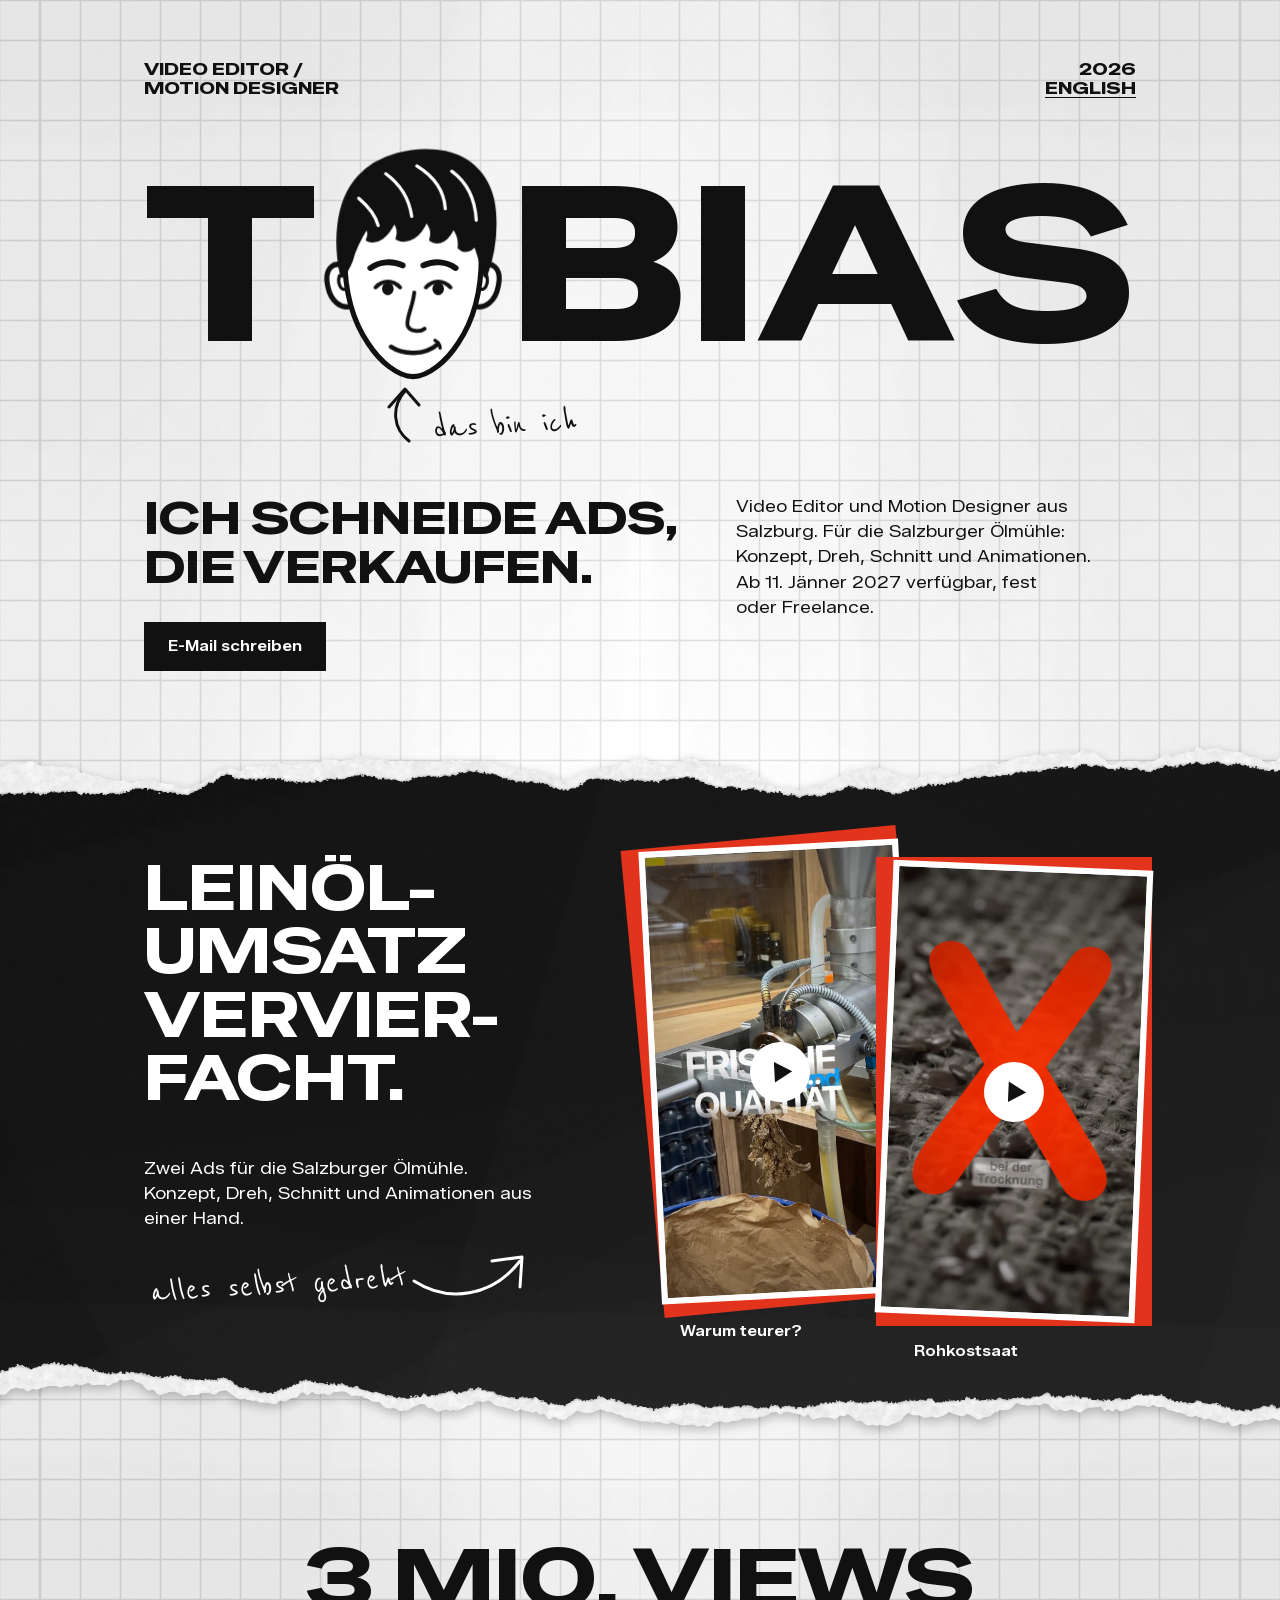
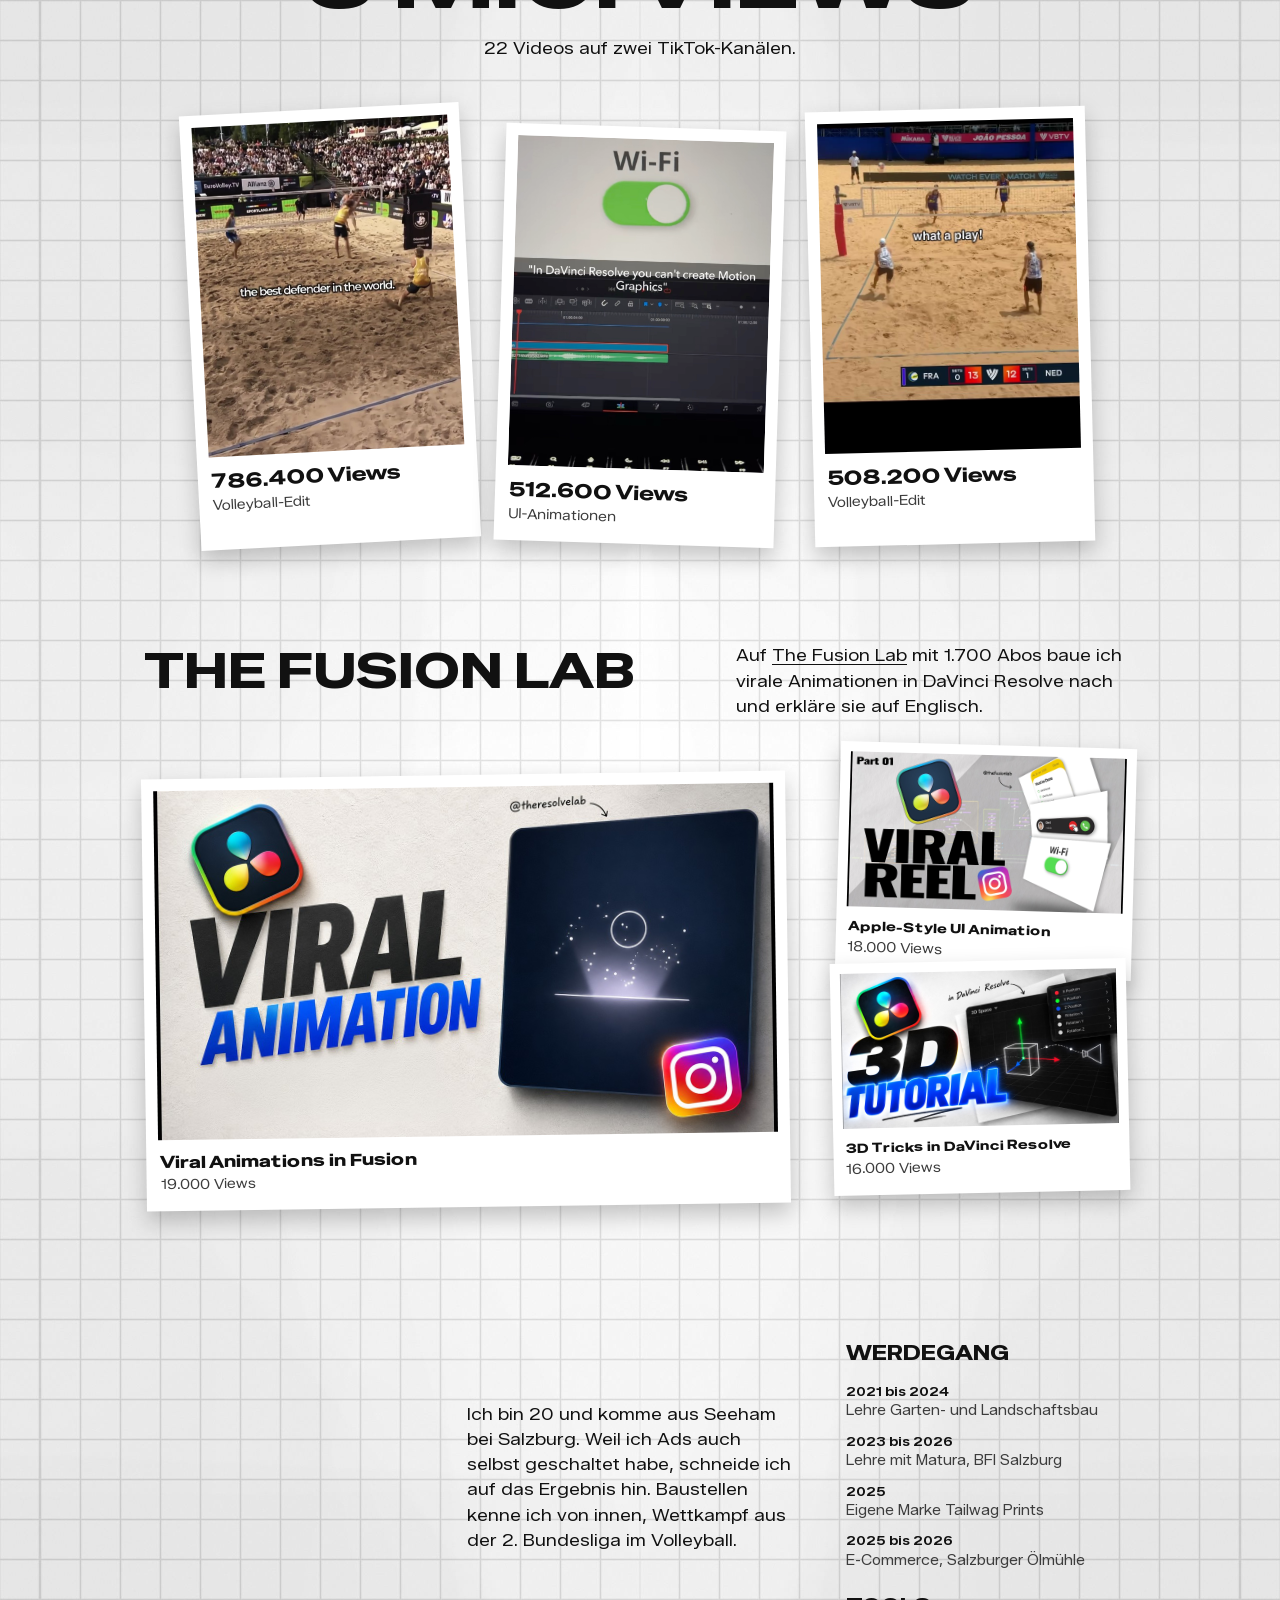
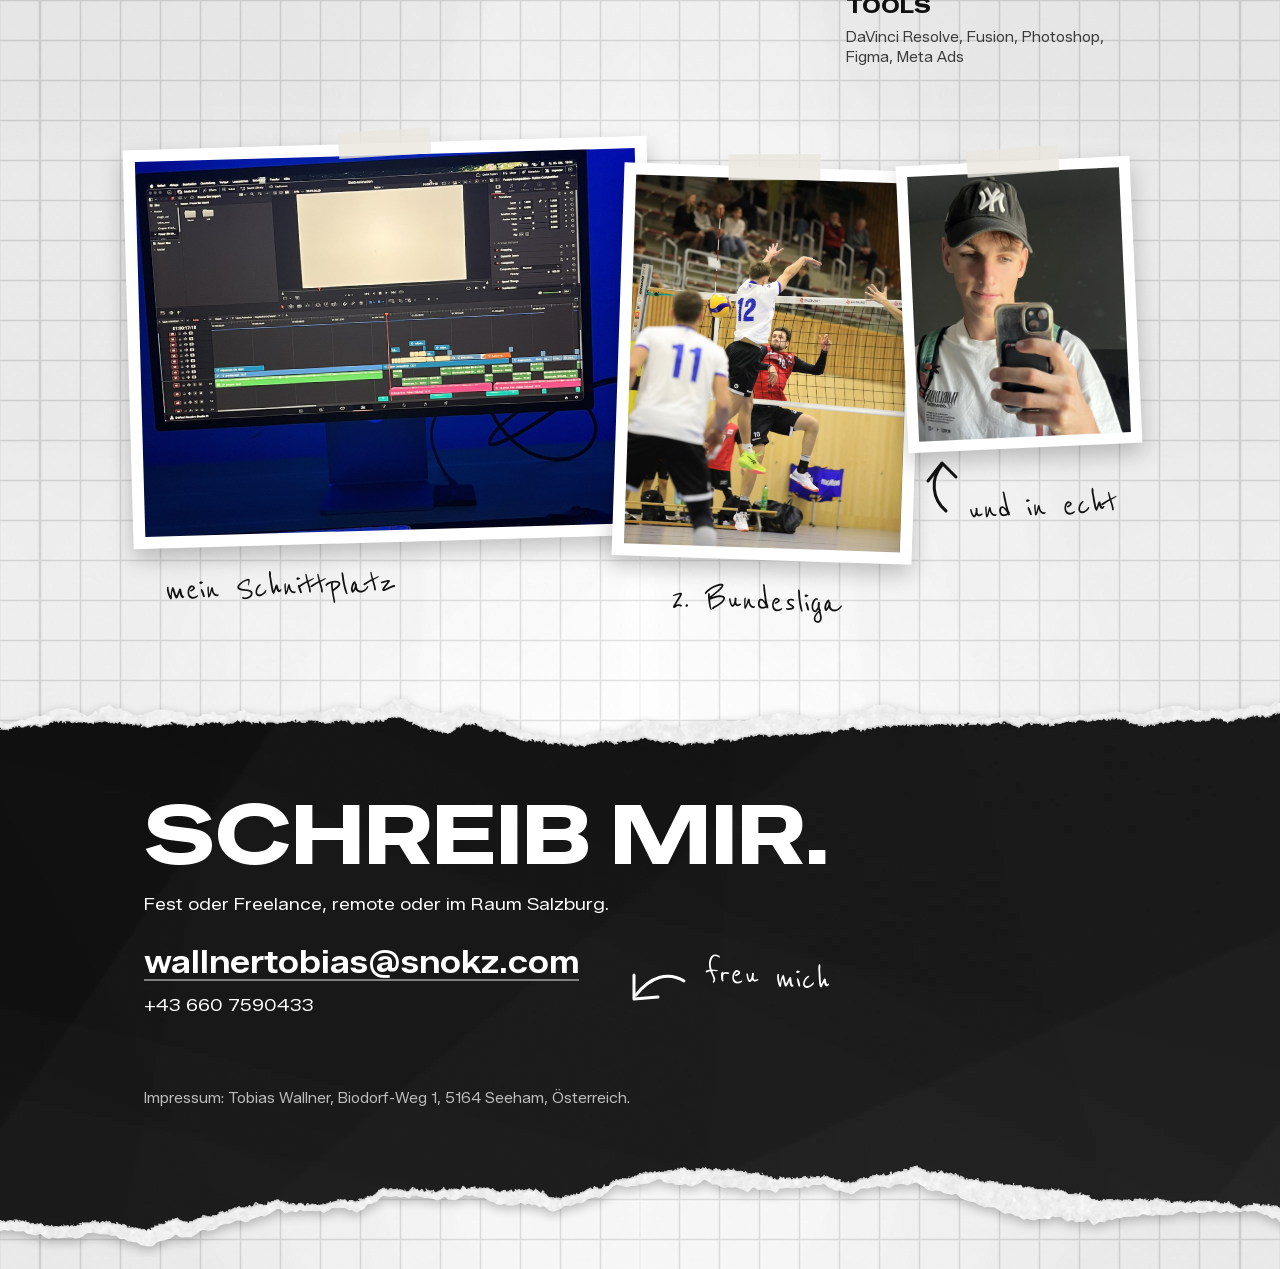
==== commit 295162f2: "Englische Version Co-Authored-By: Claude Opus 5.5 <noreply@anthropic.com>" ====
--- a/index.html
+++ b/index.html
@@ -4,7 +4,7 @@
 <meta charset="utf-8">
 <meta name="viewport" content="width=device-width, initial-scale=1, viewport-fit=cover">
 <title>Tobias Wallner, Video Editor und Motion Designer</title>
-<meta name="description" content="Tobias Wallner, Video Editor und Motion Designer aus Salzburg. Ads, Reels und YouTube-Videos in DaVinci Resolve. Ab 11. Jänner 2027 verfügbar.">
+<meta name="description" content="Tobias Wallner, Video Editor und Motion Designer aus Salzburg. Ads, TikToks und YouTube-Videos in DaVinci Resolve. Ab 11. Jänner 2027 verfügbar.">
 <meta name="theme-color" content="#EFEFED">
 <meta property="og:type" content="website">
 <meta property="og:title" content="Tobias Wallner, Video Editor und Motion Designer">
@@ -13,332 +13,13 @@
 <meta property="og:image" content="https://wallnertobias.com/assets/og.jpg">
 <meta name="twitter:card" content="summary_large_image">
 <link rel="canonical" href="https://wallnertobias.com/">
+<link rel="alternate" hreflang="de" href="https://wallnertobias.com/">
+<link rel="alternate" hreflang="en" href="https://wallnertobias.com/en/">
+<link rel="alternate" hreflang="x-default" href="https://wallnertobias.com/">
 <link rel="icon" href="assets/favicon.svg" type="image/svg+xml">
 <link rel="preload" href="assets/fonts/special-gothic-expanded-one.woff2" as="font" type="font/woff2" crossorigin>
 <script>document.documentElement.classList.add('js')</script>
-<style>
-@font-face { font-family: "Special Gothic Expanded One"; src: url("assets/fonts/special-gothic-expanded-one.woff2") format("woff2"); font-display: block; }
-@font-face { font-family: "Zalando Sans SemiExpanded"; src: url("assets/fonts/zalando-sans-semiexpanded.woff2") format("woff2"); font-weight: 200 900; font-display: swap; }
-@font-face { font-family: "Reenie Beanie"; src: url("assets/fonts/reenie-beanie.woff2") format("woff2"); font-display: swap; }
-
-:root {
-  --ink: #111;
-  --ink-2: #3c3c3c;
-  --white: #fff;
-  --red: #e2331c;
-  --band-muted: #bdbdbd;
-  --tape: rgba(233, 231, 223, .82);
-  --shadow: 0 10px 22px rgba(0, 0, 0, .22);
-  --shadow-up: 0 20px 36px rgba(0, 0, 0, .28);
-  --display: "Special Gothic Expanded One", "Arial Black", sans-serif;
-  --text: "Zalando Sans SemiExpanded", -apple-system, "Segoe UI", Helvetica, Arial, sans-serif;
-  --hand: "Reenie Beanie", "Bradley Hand", cursive;
-  --ease-out: cubic-bezier(.23, 1, .32, 1);
-  --ease-draw: cubic-bezier(.65, 0, .35, 1);
-}
-
-* { box-sizing: border-box; }
-html { background: #efefed url("assets/paper-grid.jpg") center top / 1200px 1600px; -webkit-text-size-adjust: 100%; text-size-adjust: 100%; scroll-behavior: smooth; scrollbar-color: var(--ink-2) #efefed; }
-body { margin: 0; overflow-x: clip; color: var(--ink); font: 400 17px/1.48 var(--text); -webkit-font-smoothing: antialiased; -webkit-tap-highlight-color: transparent; }
-img, video, svg { display: block; }
-h1, h2, h3, p, ol, ul, figure { margin: 0; padding: 0; font-weight: 400; }
-ol, ul { list-style: none; }
-a { color: inherit; text-underline-offset: .18em; text-decoration-thickness: from-font; }
-button { font: inherit; color: inherit; }
-::selection { background: var(--red); color: #fff; }
-:focus-visible { outline: 2px solid var(--red); outline-offset: 3px; }
-.vh { position: absolute; width: 1px; height: 1px; overflow: hidden; clip-path: inset(50%); white-space: nowrap; }
-
-/* Das Papier füllt das Fenster, der Inhalt bleibt in dieser Spalte. Alles darin rechnet in Einheiten der Spalte. */
-.sheet { container-type: inline-size; max-width: 1120px; margin-inline: auto; }
-.sheet > * { --u: calc(100cqw / 1120); }
-
-.ln { display: block; overflow: clip; overflow-clip-margin: .04em; padding-bottom: .05em; margin-bottom: -.05em; }
-.ln > span { display: block; }
-.only-m { display: none !important; }
-.hand { font-family: var(--hand); line-height: 1; white-space: nowrap; }
-.arrow { position: absolute; overflow: visible; fill: none; stroke: currentColor; stroke-width: 3; stroke-linecap: round; stroke-linejoin: round; }
-
-/* Hero */
-.hero { position: relative; padding: calc(60 * var(--u)) calc(64 * var(--u)) calc(83 * var(--u)); }
-.top { display: flex; justify-content: space-between; font: 400 max(13px, calc(17 * var(--u))) / 1.12 var(--display); text-transform: uppercase; }
-.name { margin-top: calc(82 * var(--u)); }
-.name-row { display: flex; align-items: center; justify-content: space-between; height: calc(167 * var(--u)); font: 400 calc(218 * var(--u)) / 1 var(--display); }
-.mask { display: flex; overflow: clip; overflow-clip-margin: .02em; }
-.ch { display: block; }
-.o { position: relative; flex: none; width: calc(186 * var(--u)); height: calc(239 * var(--u)); color: var(--ink); }
-.face { position: absolute; inset: 0; width: 100%; height: 100%; overflow: visible; cursor: pointer; }
-.pupil { transform-box: fill-box; transform-origin: center; transition: transform .09s ease-out; }
-.blink .pupil, .wink .pupil.right { transform: scaleY(.1); }
-.brows { transition: transform .22s var(--ease-out); }
-.happy .brows { transform: translateY(-7px); }
-.note-face { position: absolute; left: calc(50% + 20 * var(--u)); top: calc(100% + 24 * var(--u)); font-size: calc(38 * var(--u)); rotate: -3deg; }
-.arrow-face { left: calc(50% - 30 * var(--u)); top: calc(100% + 2 * var(--u)); width: calc(46 * var(--u)); height: calc(62 * var(--u)); }
-.intro { display: grid; grid-template-columns: minmax(0, 1fr) calc(400 * var(--u)); column-gap: calc(40 * var(--u)); margin-top: calc(147 * var(--u)); }
-h1 { font: 400 calc(46 * var(--u)) / 1.06 var(--display); text-transform: uppercase; }
-.lede, .ads-copy, .motion-copy, .about-copy, .kontakt-sub { text-wrap: pretty; }
-.lede { font-size: max(15px, calc(17 * var(--u))); }
-.avail { display: inline; }
-.btn { position: relative; display: inline-block; isolation: isolate; overflow: hidden; margin-top: calc(30 * var(--u)); padding: calc(15 * var(--u)) calc(24 * var(--u)); background: var(--ink); color: var(--white); font: 600 max(14px, calc(15 * var(--u))) / 1.3 var(--text); text-decoration: none; transition: transform .16s var(--ease-out); }
-.btn::before { content: ""; position: absolute; inset: 0; z-index: -1; background: var(--red); transform: scaleX(0); transform-origin: left; transition: transform .34s var(--ease-out); }
-.btn:active { transform: scale(.97); }
-
-/* Gerissene Bänder */
-.band { position: relative; z-index: 1; isolation: isolate; color: var(--white); }
-.band::before { content: ""; position: absolute; z-index: -1; top: calc(60 * var(--u)); bottom: calc(60 * var(--u)); left: 50%; width: 100vw; margin-left: -50vw; background: #161616; }
-.band-bg { position: absolute; left: 50%; width: 100vw; margin-left: -50vw; top: calc(-40 * var(--u)); bottom: calc(-40 * var(--u)); pointer-events: none; background: center / max(100%, calc(1920 * var(--u))) 100% no-repeat; }
-.band--ads .band-bg { background-image: url("assets/band-ads.webp"); }
-.band--kontakt .band-bg { background-image: url("assets/band-kontakt.webp"); }
-
-/* Ads */
-.band--ads { min-height: calc(660 * var(--u)); }
-.ads-text { position: relative; padding: calc(96 * var(--u)) 0 calc(80 * var(--u)) calc(64 * var(--u)); width: calc(500 * var(--u)); }
-.hb { font: 400 calc(62 * var(--u)) / 1.02 var(--display); text-transform: uppercase; }
-.ads-copy { margin-top: calc(46 * var(--u)); width: calc(400 * var(--u)); font-size: max(15px, calc(17 * var(--u))); }
-.note-ads { position: absolute; left: calc(70 * var(--u)); top: calc(506 * var(--u)); font-size: calc(38 * var(--u)); rotate: -3deg; }
-.arrow-ads { left: calc(328 * var(--u)); top: calc(486 * var(--u)); width: calc(120 * var(--u)); height: calc(58 * var(--u)); }
-.clip { position: absolute; left: var(--x); top: var(--y); width: calc(260 * var(--u)); }
-.clip-a { --x: calc(570 * var(--u)); --y: calc(84 * var(--u)); --r: -3deg; }
-.clip-b { --x: calc(804 * var(--u)); --y: calc(104 * var(--u)); --r: 2.4deg; --d: 90ms; }
-.clip-stack { position: relative; }
-.clip-red { position: absolute; inset: calc(-8 * var(--u)); background: var(--red); rotate: calc(var(--r) - 2.4deg); }
-.clip-frame { position: relative; padding: calc(6 * var(--u)); background: var(--white); rotate: var(--r); }
-.clip video { width: 100%; aspect-ratio: 248 / 441; object-fit: cover; background: var(--ink); }
-.play { position: absolute; inset: calc(6 * var(--u)); display: grid; place-items: center; padding: 0; border: 0; background: none; cursor: pointer; }
-.play[hidden] { display: none; }
-.play svg { width: calc(60 * var(--u)); height: calc(60 * var(--u)); transition: transform .2s var(--ease-out); }
-.play:active svg { transform: scale(.93); }
-.clip figcaption { margin-top: calc(22 * var(--u)); padding-left: calc(30 * var(--u)); font-weight: 600; font-size: max(14px, calc(15 * var(--u))); }
-
-/* Abzüge */
-.print { position: relative; display: block; padding: calc(12 * var(--u)) calc(12 * var(--u)) 0; background: var(--white); color: var(--ink); text-decoration: none; box-shadow: var(--shadow); rotate: var(--r, 0deg); } /* taste-skill-ignore */
-.print img, .print video { width: 100%; height: auto; object-fit: cover; background: #efefed; }
-.cap { display: block; padding: calc(12 * var(--u)) calc(2 * var(--u)) calc(15 * var(--u)); }
-.cap b { display: block; font: 400 max(13px, calc(20 * var(--u))) / 1.2 var(--display); }
-.cap span { display: block; margin-top: calc(3 * var(--u)); font-size: max(13px, calc(14 * var(--u))); color: var(--ink-2); }
-
-a.print:active { scale: .985; }
-
-/* Short-Form */
-.short { padding: calc(112 * var(--u)) calc(64 * var(--u)) calc(70 * var(--u)); }
-.short h2 { font: 400 calc(84 * var(--u)) / 1.1 var(--display); text-transform: uppercase; text-align: center; }
-.short-sub { margin-top: calc(10 * var(--u)); text-align: center; font-size: max(15px, calc(17 * var(--u))); }
-.short-grid { display: flex; justify-content: center; gap: calc(30 * var(--u)); margin-top: calc(48 * var(--u)); }
-.short-grid .print { width: calc(280 * var(--u)); flex: none; }
-.short-grid .print:nth-child(2) { margin-top: calc(18 * var(--u)); }
-.short-grid img, .short-grid video { aspect-ratio: 256 / 330; }
-
-/* Motion Graphics */
-.motion { padding: calc(30 * var(--u)) calc(64 * var(--u)) calc(70 * var(--u)); }
-.motion-head { display: flex; justify-content: space-between; gap: calc(40 * var(--u)); }
-.motion h2 { font: 400 calc(50 * var(--u)) / 1.1 var(--display); text-transform: uppercase; white-space: nowrap; }
-.motion-copy { width: calc(400 * var(--u)); flex: none; font-size: max(15px, calc(17 * var(--u))); }
-.motion-grid { position: relative; height: calc(460 * var(--u)); margin-top: calc(26 * var(--u)); }
-.motion-grid .print { position: absolute; }
-.mo-big { left: 0; top: calc(30 * var(--u)); width: calc(644 * var(--u)); --r: -.8deg; }
-.mo-a { left: calc(694 * var(--u)); top: 0; width: calc(296 * var(--u)); --r: 1.6deg; --d: 90ms; padding: calc(10 * var(--u)) calc(10 * var(--u)) 0; }
-.mo-b { left: calc(688 * var(--u)); top: calc(216 * var(--u)); width: calc(296 * var(--u)); --r: -1.2deg; --d: 170ms; padding: calc(10 * var(--u)) calc(10 * var(--u)) 0; }
-.motion-grid img { aspect-ratio: 16 / 9; }
-.mo-big .cap b { font-size: max(13px, calc(17 * var(--u))); }
-.mo-a .cap b, .mo-b .cap b { font-size: max(13px, calc(13 * var(--u))); }
-@media (max-width: 1100px) { .mo-a .cap b, .mo-b .cap b { font: 600 13px / 1.25 var(--text); } }
-
-/* Über mich */
-.about { display: grid; grid-template-columns: calc(280 * var(--u)) calc(330 * var(--u)) calc(290 * var(--u)); column-gap: calc(49 * var(--u)); padding: calc(56 * var(--u)) calc(64 * var(--u)) calc(50 * var(--u)) calc(58 * var(--u)); }
-.select { position: relative; width: calc(280 * var(--u)); height: calc(328 * var(--u)); margin-top: calc(6 * var(--u)); }
-.select-box { position: absolute; inset: 0; outline: 1.5px solid var(--red); }
-.select img { position: absolute; left: calc(10 * var(--u)); top: calc(16 * var(--u)); width: calc(260 * var(--u)); height: calc(310 * var(--u)); }
-.select i { position: absolute; width: 10px; height: 10px; margin: -5px 0 0 -5px; background: var(--white); border: 1.5px solid var(--red); }
-.select i:nth-of-type(1) { left: 0; top: 0; }
-.select i:nth-of-type(2) { left: 50%; top: 0; }
-.select i:nth-of-type(3) { left: 100%; top: 0; }
-.select i:nth-of-type(4) { left: 0; top: 50%; }
-.select i:nth-of-type(5) { left: 100%; top: 50%; }
-.select i:nth-of-type(6) { left: 0; top: 100%; }
-.select i:nth-of-type(7) { left: 50%; top: 100%; }
-.select i:nth-of-type(8) { left: 100%; top: 100%; }
-.about h2 { font: 400 calc(50 * var(--u)) / 1.1 var(--display); text-transform: uppercase; }
-.about-copy { margin-top: calc(16 * var(--u)); font-size: max(15px, calc(17 * var(--u))); line-height: 1.48; }
-.about h3 { font: 400 calc(20 * var(--u)) / 1.2 var(--display); text-transform: uppercase; }
-.about-side { padding-top: calc(10 * var(--u)); }
-.stations { margin-top: calc(12 * var(--u)); }
-.stations li { padding-block: calc(5 * var(--u)) calc(6 * var(--u)); }
-.stations b { display: block; font-weight: 600; font-size: max(13px, calc(13 * var(--u))); }
-.stations span, .tools { display: block; font-size: max(14px, calc(14 * var(--u))); color: var(--ink-2); line-height: 1.4; }
-.about-side h3 + .tools { margin-top: calc(10 * var(--u)); }
-.about-side .tools-h { margin-top: calc(18 * var(--u)); }
-
-/* Fotos */
-.fotos { position: relative; height: calc(540 * var(--u)); }
-.pic { position: absolute; left: var(--x); top: var(--y); width: var(--w); padding: var(--p); background: var(--white); box-shadow: var(--shadow); rotate: var(--r); } /* taste-skill-ignore */
-.pic img { width: 100%; height: auto; }
-.pic::before { content: ""; position: absolute; left: 50%; top: calc(-13 * var(--u)); width: calc(92 * var(--u)); height: calc(26 * var(--u)); margin-left: calc(-46 * var(--u)); background: var(--tape); rotate: -2deg; }
-.pic-desk { --x: calc(48 * var(--u)); --y: calc(26 * var(--u)); --w: calc(524 * var(--u)); --p: calc(12 * var(--u)); --r: -1.6deg; }
-.pic-spike { --x: calc(538 * var(--u)); --y: calc(50 * var(--u)); --w: calc(300 * var(--u)); --p: calc(12 * var(--u)); --r: 1.9deg; --d: 110ms; }
-.pic-me { --x: calc(822 * var(--u)); --y: calc(44 * var(--u)); --w: calc(234 * var(--u)); --p: calc(11 * var(--u)); --r: -2.6deg; --d: 220ms; }
-.note-foto { position: absolute; font-size: calc(38 * var(--u)); }
-.nf-a { left: calc(86 * var(--u)); top: calc(452 * var(--u)); rotate: -2deg; }
-.nf-b { left: calc(590 * var(--u)); top: calc(466 * var(--u)); rotate: 2deg; }
-.nf-c { left: calc(888 * var(--u)); top: calc(372 * var(--u)); rotate: -3deg; }
-.arrow-foto { left: calc(842 * var(--u)); top: calc(342 * var(--u)); width: calc(44 * var(--u)); height: calc(58 * var(--u)); }
-
-/* Kontakt */
-.band--kontakt { margin-top: calc(40 * var(--u)); margin-bottom: calc(52 * var(--u)); min-height: calc(520 * var(--u)); }
-.kontakt { position: relative; padding: calc(92 * var(--u)) calc(64 * var(--u)) 0; }
-.kontakt h2 { font: 400 calc(84 * var(--u)) / 1.1 var(--display); text-transform: uppercase; }
-.kontakt-sub { margin-top: calc(10 * var(--u)); font-size: max(15px, calc(17 * var(--u))); }
-.mail { display: inline-block; margin-top: calc(26 * var(--u)); font-weight: 600; font-size: calc(32 * var(--u)); line-height: 1.2; text-decoration-color: rgba(255, 255, 255, .45); transition: text-decoration-color .2s ease; }
-.tel { display: block; width: fit-content; margin-top: calc(12 * var(--u)); font-size: max(16px, calc(17 * var(--u))); text-decoration: none; }
-.note-kontakt { position: absolute; left: calc(624 * var(--u)); top: calc(262 * var(--u)); font-size: calc(38 * var(--u)); rotate: 4deg; }
-.arrow-kontakt { left: calc(548 * var(--u)); top: calc(270 * var(--u)); width: calc(62 * var(--u)); height: calc(40 * var(--u)); }
-.imprint { position: relative; padding: calc(70 * var(--u)) calc(64 * var(--u)) 0; font-size: 14px; color: var(--band-muted); }
-
-@media (hover: hover) and (pointer: fine) {
-  .btn:hover::before { transform: scaleX(1); }
-  .play:hover svg { transform: scale(1.07); }
-  a.print { transition: rotate .3s var(--ease-out), translate .3s var(--ease-out), box-shadow .3s var(--ease-out); }
-  a.print:hover { rotate: calc(var(--r, 0deg) * .3); translate: 0 -6px; box-shadow: var(--shadow-up); } /* taste-skill-ignore */
-  .mail:hover { text-decoration-color: var(--red); }
-  .tel:hover { text-decoration: underline; }
-}
-
-/* Zweite Komposition für Handy und kleine Tablets */
-@media (max-width: 819px) {
-  .sheet { max-width: 560px; }
-  .sheet > * { --u: calc(100cqw / 390); }
-  .only-d { display: none !important; }
-  .only-m { display: block !important; }
-  .hero { padding: calc(24 * var(--u)) calc(20 * var(--u)) calc(34 * var(--u)); }
-  .top { font-size: max(13px, calc(13 * var(--u))); }
-  .name { margin-top: calc(38 * var(--u)); }
-  .name-row { height: calc(59 * var(--u)); font-size: calc(76.5 * var(--u)); }
-  .o { width: calc(66 * var(--u)); height: calc(85 * var(--u)); }
-  .note-face { left: calc(50% + 14 * var(--u)); top: calc(100% + 8 * var(--u)); font-size: calc(28 * var(--u)); }
-  .arrow-face { left: calc(50% - 16 * var(--u)); top: calc(100% + 2 * var(--u)); width: calc(30 * var(--u)); height: calc(40 * var(--u)); }
-  .intro { display: block; margin-top: calc(82 * var(--u)); }
-  h1 { font-size: calc(29 * var(--u)); line-height: 1.12; }
-  .lede { margin-top: calc(18 * var(--u)); font-size: max(15px, calc(16 * var(--u))); }
-  .avail { display: block; margin-top: calc(10 * var(--u)); font-size: max(14px, calc(15 * var(--u))); color: var(--ink-2); }
-  .btn { display: block; margin-top: calc(20 * var(--u)); padding-block: calc(16 * var(--u)); text-align: center; }
-
-  .band-bg { background-size: 100% 100%; }
-  .band--ads .band-bg { background-image: url("assets/band-ads-m.webp"); }
-  .band--kontakt .band-bg { background-image: url("assets/band-kontakt-m.webp"); }
-  .band--ads { min-height: calc(650 * var(--u)); }
-  .ads-text { padding: calc(56 * var(--u)) calc(20 * var(--u)) 0; width: auto; }
-  .hb { font-size: calc(28 * var(--u)); line-height: 1.12; }
-  .ads-copy { margin-top: calc(16 * var(--u)); width: auto; font-size: max(15px, calc(16 * var(--u))); }
-  .clips { position: relative; height: calc(360 * var(--u)); margin-top: calc(36 * var(--u)); }
-  .clip { width: calc(158 * var(--u)); }
-  .clip-a { --x: calc(28 * var(--u)); --y: 0px; }
-  .clip-b { --x: calc(204 * var(--u)); --y: calc(14 * var(--u)); }
-  .clip-red { inset: calc(-7 * var(--u)); }
-  .play svg { width: calc(44 * var(--u)); height: calc(44 * var(--u)); }
-  .clip figcaption { margin-top: calc(20 * var(--u)); padding-left: calc(6 * var(--u)); }
-
-  .short { padding: calc(72 * var(--u)) calc(20 * var(--u)) calc(50 * var(--u)); }
-  .short h2 { font-size: calc(36 * var(--u)); text-align: left; }
-  .short-sub { margin-top: calc(6 * var(--u)); text-align: left; font-size: max(15px, calc(16 * var(--u))); }
-  .short-grid { display: block; margin-top: calc(26 * var(--u)); }
-  .short-grid .print { display: flex; align-items: center; gap: calc(16 * var(--u)); width: 100%; padding: calc(10 * var(--u)); }
-  .short-grid .print + .print { margin-top: calc(20 * var(--u)); }
-  .short-grid img, .short-grid video { flex: none; width: calc(102 * var(--u)); aspect-ratio: 102 / 126; }
-  .short-grid .cap { padding: 0; }
-  .short-grid .cap b { font-size: max(14px, calc(17 * var(--u))); }
-
-  .motion { padding: calc(10 * var(--u)) calc(20 * var(--u)) calc(44 * var(--u)); }
-  .motion-head { display: block; }
-  .motion h2 { font-size: calc(31 * var(--u)); }
-  .motion-copy { margin-top: calc(8 * var(--u)); width: auto; font-size: max(15px, calc(16 * var(--u))); }
-  .motion-grid { height: auto; margin-top: calc(28 * var(--u)); }
-  .motion-grid .print { position: relative; left: auto; top: auto; }
-  .mo-big { width: 100%; padding: calc(10 * var(--u)) calc(10 * var(--u)) 0; }
-  .mo-big .cap b { font-size: max(13px, calc(13 * var(--u))); }
-  .motion-small { display: grid; grid-template-columns: 1fr 1fr; gap: calc(14 * var(--u)); margin-top: calc(20 * var(--u)); }
-  .mo-a, .mo-b { width: auto; padding: calc(7 * var(--u)) calc(7 * var(--u)) 0; }
-  .mo-a .cap b, .mo-b .cap b { font: 600 max(13px, calc(13 * var(--u))) / 1.25 var(--text); }
-  .cap { padding: calc(10 * var(--u)) calc(2 * var(--u)) calc(11 * var(--u)); }
-
-  .about { display: block; padding: calc(30 * var(--u)) calc(20 * var(--u)) calc(30 * var(--u)); }
-  .select { width: calc(242 * var(--u)); height: calc(284 * var(--u)); margin: 0 auto calc(32 * var(--u)); }
-  .select img { left: calc(12 * var(--u)); top: calc(12 * var(--u)); width: calc(218 * var(--u)); height: calc(260 * var(--u)); }
-  .about h2 { font-size: calc(36 * var(--u)); }
-  .about-copy { margin-top: calc(10 * var(--u)); }
-  .about-side { padding-top: calc(28 * var(--u)); }
-  .about h3 { font-size: calc(18 * var(--u)); }
-
-  .fotos { height: calc(672 * var(--u)); }
-  .pic::before { width: calc(70 * var(--u)); height: calc(20 * var(--u)); margin-left: calc(-35 * var(--u)); top: calc(-10 * var(--u)); }
-  .pic-desk { --x: calc(23 * var(--u)); --y: calc(19 * var(--u)); --w: calc(344 * var(--u)); --p: calc(9 * var(--u)); }
-  .pic-spike { --x: calc(18 * var(--u)); --y: calc(342 * var(--u)); --w: calc(200 * var(--u)); --p: calc(9 * var(--u)); }
-  .pic-me { --x: calc(226 * var(--u)); --y: calc(336 * var(--u)); --w: calc(146 * var(--u)); --p: calc(8 * var(--u)); }
-  .note-foto { font-size: calc(30 * var(--u)); }
-  .nf-a { left: calc(26 * var(--u)); top: calc(288 * var(--u)); rotate: -1.5deg; }
-  .nf-b { left: calc(44 * var(--u)); top: calc(620 * var(--u)); rotate: 1.5deg; }
-  .nf-c { left: calc(250 * var(--u)); top: calc(546 * var(--u)); }
-  .arrow-foto { left: calc(216 * var(--u)); top: calc(520 * var(--u)); width: calc(36 * var(--u)); height: calc(44 * var(--u)); }
-
-  .band--kontakt { margin-top: calc(34 * var(--u)); margin-bottom: calc(40 * var(--u)); min-height: calc(440 * var(--u)); }
-  .kontakt { padding: calc(70 * var(--u)) calc(20 * var(--u)) 0; }
-  .kontakt h2 { font-size: calc(36 * var(--u)); }
-  .kontakt-sub { font-size: max(15px, calc(16 * var(--u))); }
-  .mail { margin-top: calc(28 * var(--u)); font-size: calc(21 * var(--u)); }
-  .tel { font-size: max(16px, calc(17 * var(--u))); }
-  .imprint { padding: calc(64 * var(--u)) calc(20 * var(--u)) 0; }
-}
-
-/* Bewegung. Gedrucktes landet, Gezeichnetes schreibt sich. Ohne Script oder mit reduzierter Bewegung bleibt alles sichtbar. */
-@media (prefers-reduced-motion: no-preference) {
-  .js .ch { animation: rise .85s var(--ease-out) var(--t, 0ms) both; }
-  .js .face .d { stroke-dasharray: 1.01 1; animation: draw var(--dur, .46s) var(--ease-draw) var(--t, 0ms) both; }
-  .js .face .f { animation: draw var(--dur, .46s) var(--ease-draw) var(--t, 0ms) both, fill-in .34s ease calc(var(--t, 0ms) + var(--dur, .46s) - 160ms) both; }
-  .js .face .fade { animation: fade .24s ease var(--t, 0ms) both; }
-  .js .arrow-face path { stroke-dasharray: 1.01 1; animation: draw .42s var(--ease-draw) 1.42s both; }
-  .js .arrow-face .head { animation-duration: .2s; animation-delay: 1.8s; }
-  .js .note-face { animation: write .8s ease-in-out 1.74s both; }
-  .js h1 .ln > span { animation: rise .8s var(--ease-out) var(--t, 420ms) both; }
-  .js .lede, .js .hero .btn { animation: lift .7s var(--ease-out) var(--t, 760ms) both; }
-
-  .js [data-in] .ln > span { transition: translate .85s var(--ease-out) var(--d, 0ms); }
-  .js [data-in]:not(.in) .ln > span { translate: 0 106%; }
-  .js [data-in] .ln:nth-child(2) > span { transition-delay: 70ms; }
-  .js [data-in] .ln:nth-child(3) > span { transition-delay: 140ms; }
-  .js [data-in] .ln:nth-child(4) > span { transition-delay: 210ms; }
-
-  .js .hand[data-in] > span { display: block; transition: clip-path .8s ease-in-out var(--d, 0ms); clip-path: inset(-30% -6% -30% -2%); }
-  .js .hand[data-in]:not(.in) > span { clip-path: inset(-30% 100% -30% -2%); }
-  .js .arrow[data-in] path { stroke-dasharray: 1.01 1; transition: stroke-dashoffset .46s var(--ease-draw) var(--d, 0ms); }
-  .js .arrow[data-in] .head { transition-duration: .2s; transition-delay: calc(var(--d, 0ms) + 420ms); }
-  .js .arrow[data-in]:not(.in) { visibility: hidden; }
-  .js .arrow[data-in]:not(.in) path { stroke-dashoffset: 1.01; }
-
-  .js [data-land] { transition: opacity .4s ease var(--d, 0ms), translate .9s var(--ease-out) var(--d, 0ms), rotate .9s var(--ease-out) var(--d, 0ms), scale .9s var(--ease-out) var(--d, 0ms); }
-  .js [data-land]:not(.in) { opacity: 0; translate: 0 calc(34 * var(--u)); rotate: calc(var(--r, 0deg) + 4deg); scale: 1.035; }
-  .js .pic::before { transition: opacity .25s ease calc(var(--d, 0ms) + 420ms), scale .3s var(--ease-out) calc(var(--d, 0ms) + 420ms); }
-  .js .pic:not(.in)::before { opacity: 0; scale: 1.25; }
-
-  .js .clip-frame { transition: opacity .4s ease var(--d, 0ms), translate .9s var(--ease-out) var(--d, 0ms), rotate .9s var(--ease-out) var(--d, 0ms), scale .9s var(--ease-out) var(--d, 0ms); }
-  .js .clip:not(.in) .clip-frame { opacity: 0; translate: 0 calc(34 * var(--u)); rotate: calc(var(--r) + 5deg); scale: 1.04; }
-  .js .clip-red { transition: opacity .2s linear calc(var(--d, 0ms) + 240ms), rotate .75s var(--ease-out) calc(var(--d, 0ms) + 240ms); }
-  .js .clip:not(.in) .clip-red { opacity: 0; rotate: var(--r); }
-  .js .clip figcaption { transition: opacity .5s ease calc(var(--d, 0ms) + 420ms); }
-  .js .clip:not(.in) figcaption { opacity: 0; }
-
-  .js .select-box { transition: scale .9s var(--ease-out), opacity .3s ease; }
-  .js .select:not(.in) .select-box { opacity: 0; scale: .84; }
-
-  .js .done[data-land] { transition: none; }
-  .js a.print.done[data-land] { transition: rotate .3s var(--ease-out), translate .3s var(--ease-out), box-shadow .3s var(--ease-out); }
-}
-@media (prefers-reduced-motion: reduce) { html { scroll-behavior: auto; } .pupil, .brows { transition: none; } }
-
-@keyframes rise { from { transform: translateY(106%); } to { transform: none; } }
-@keyframes lift { from { opacity: 0; transform: translateY(14px); } to { opacity: 1; transform: none; } }
-@keyframes fade { from { opacity: 0; } to { opacity: 1; } }
-@keyframes write { from { clip-path: inset(-30% 100% -30% -2%); } to { clip-path: inset(-30% -6% -30% -2%); } }
-@keyframes draw { 0% { opacity: 0; stroke-dashoffset: 1.01; } 1% { opacity: 1; } 100% { opacity: 1; stroke-dashoffset: 0; } }
-@keyframes fill-in { from { fill-opacity: 0; } to { fill-opacity: 1; } }
-</style>
+<link rel="stylesheet" href="assets/site.css">
 </head>
 <body>
 
@@ -346,7 +27,7 @@
   <header class="hero">
     <div class="top">
       <p>Video Editor /<br>Motion Designer</p>
-      <p>2026</p>
+      <p>2026<br><a class="lang" href="en/" hreflang="en" lang="en">English</a></p>
     </div>
 
     <p class="name">
@@ -394,9 +75,9 @@
     <section class="band band--ads" id="arbeiten" aria-labelledby="h-ads">
       <div class="band-bg" aria-hidden="true"></div>
       <div class="ads-text">
-        <h2 class="hb" id="h-ads" data-in aria-label="Monatsumsatz verdreifacht.">
-          <span class="only-d" aria-hidden="true"><span class="ln"><span>Monats-</span></span><span class="ln"><span>umsatz</span></span><span class="ln"><span>verdrei-</span></span><span class="ln"><span>facht.</span></span></span>
-          <span class="only-m" aria-hidden="true"><span class="ln"><span>Monatsumsatz</span></span><span class="ln"><span>verdreifacht.</span></span></span>
+        <h2 class="hb" id="h-ads" data-in aria-label="Leinöl-Umsatz vervierfacht.">
+          <span class="only-d" aria-hidden="true"><span class="ln"><span>Leinöl-</span></span><span class="ln"><span>umsatz</span></span><span class="ln"><span>vervier-</span></span><span class="ln"><span>facht.</span></span></span>
+          <span class="only-m" aria-hidden="true"><span class="ln"><span>Leinöl-Umsatz</span></span><span class="ln"><span>vervierfacht.</span></span></span>
         </h2>
         <p class="ads-copy">Zwei Ads für die Salzburger Ölmühle. Konzept, Dreh, Schnitt und Animationen aus einer Hand.</p>
       </div>
@@ -429,19 +110,19 @@
 
     <section class="short" aria-labelledby="h-short">
       <h2 id="h-short" data-in><span class="ln"><span>3 Mio. Views</span></span></h2>
-      <p class="short-sub">21 Videos auf zwei TikTok-Kanälen.</p>
+      <p class="short-sub">22 Videos auf zwei TikTok-Kanälen.</p>
       <div class="short-grid">
-        <a class="print" data-land style="--r:-3deg" href="https://www.tiktok.com/@thefusionlabfx/video/7657554111285497110" target="_blank" rel="noopener">
+        <a class="print" data-land style="--r:-3deg" href="https://www.tiktok.com/@getroofed/video/7626078262225128726" target="_blank" rel="noopener">
+          <img src="assets/tt-786.jpg" alt="Beachvolleyball-Abwehr im Sand" width="720" height="1280" loading="lazy">
+          <span class="cap"><b>786.400 Views</b><span>Volleyball-Edit</span></span>
+        </a>
+        <a class="print" data-land style="--r:1.8deg;--d:90ms" href="https://www.tiktok.com/@thefusionlabfx/video/7657554111285497110" target="_blank" rel="noopener">
           <video class="loop" muted loop playsinline preload="none" poster="assets/poster-wifi.jpg" width="720" height="1280" aria-label="Wi-Fi-Schalter als Animation"><source src="assets/wifi-schalter.mp4" type="video/mp4"></video>
-          <span class="cap"><b>512.500 Views</b><span>UI-Animationen</span></span>
-        </a>
-        <a class="print" data-land style="--r:1.8deg;--d:90ms" href="https://www.tiktok.com/@getroofed/video/7627914329571986710" target="_blank" rel="noopener">
+          <span class="cap"><b>512.600 Views</b><span>UI-Animationen</span></span>
+        </a>
+        <a class="print" data-land style="--r:-1.4deg;--d:180ms" href="https://www.tiktok.com/@getroofed/video/7627914329571986710" target="_blank" rel="noopener">
           <img src="assets/tt-508.jpg" alt="Beachvolleyball-Spielzug" width="720" height="1280" loading="lazy">
           <span class="cap"><b>508.200 Views</b><span>Volleyball-Edit</span></span>
-        </a>
-        <a class="print" data-land style="--r:-1.4deg;--d:180ms" href="https://www.tiktok.com/@thefusionlabfx/video/7692458855669796118" target="_blank" rel="noopener">
-          <img src="assets/poster-intro.jpg" alt="YouTube-Intro in der DaVinci-Timeline" width="720" height="1280" loading="lazy">
-          <span class="cap"><b>89.900 Views</b><span>YouTube-Intro</span></span>
         </a>
       </div>
     </section>
@@ -463,7 +144,7 @@
           </a>
           <a class="print mo-b" data-land href="https://www.youtube.com/watch?v=DhHoqJD-jU4" target="_blank" rel="noopener">
             <img src="assets/yt-DhHoqJD-jU4.jpg" alt="Thumbnail 3D Tutorial" width="1280" height="720" loading="lazy">
-            <span class="cap"><b>3D Tricks in DaVinci Resolve</b><span>15.000 Views</span></span>
+            <span class="cap"><b>3D Tricks in DaVinci Resolve</b><span>16.000 Views</span></span>
           </a>
         </div>
       </div>
@@ -518,113 +199,6 @@
   </div>
 </div>
 
-<script>
-(() => {
-  const reduce = matchMedia('(prefers-reduced-motion: reduce)').matches;
-
-  // Einblenden beim Scrollen
-  const items = document.querySelectorAll('[data-in], [data-land]');
-  if (reduce || !('IntersectionObserver' in window)) {
-    items.forEach(el => el.classList.add('in', 'done'));
-  } else {
-    const io = new IntersectionObserver(entries => {
-      entries.forEach(({ isIntersecting, target }) => {
-        if (!isIntersecting) return;
-        target.classList.add('in');
-        io.unobserve(target);
-        setTimeout(() => target.classList.add('done'), 1500);
-      });
-    }, { rootMargin: '0px 0px -8% 0px', threshold: .08 });
-    items.forEach(el => io.observe(el));
-  }
-
-  // Ads starten auf Klick, ohne Script bleiben die normalen Video-Controls
-  const clips = [...document.querySelectorAll('.clip')];
-  clips.forEach(clip => {
-    const video = clip.querySelector('video');
-    const play = clip.querySelector('.play');
-    video.controls = false;
-    play.hidden = false;
-    play.addEventListener('click', () => {
-      clips.forEach(other => { if (other !== clip) other.querySelector('video').pause(); });
-      play.hidden = true;
-      video.controls = true;
-      video.play();
-      video.focus({ preventScroll: true });
-    });
-    video.addEventListener('ended', () => {
-      video.controls = false;
-      video.load();
-      play.hidden = false;
-      play.focus({ preventScroll: true });
-    });
-  });
-
-  // Der Wi-Fi-Clip läuft nur, solange er zu sehen ist
-  const loop = document.querySelector('.loop');
-  if (loop && !reduce && 'IntersectionObserver' in window) {
-    new IntersectionObserver(([entry]) => {
-      if (entry.isIntersecting) loop.play().catch(() => {});
-      else loop.pause();
-    }, { threshold: .3 }).observe(loop);
-  }
-
-  // Das Gesicht schaut dem Cursor nach und blinzelt
-  const face = document.querySelector('.face');
-  const eyes = face.querySelector('.eyes');
-  if (reduce) return;
-
-  let tx = 0, ty = 0, x = 0, y = 0, raf = 0;
-  const tick = () => {
-    x += (tx - x) * .15;
-    y += (ty - y) * .15;
-    eyes.style.transform = `translate(${x.toFixed(2)}px, ${y.toFixed(2)}px)`;
-    raf = Math.abs(tx - x) + Math.abs(ty - y) > .03 ? requestAnimationFrame(tick) : 0;
-  };
-  const start = () => { if (!raf) raf = requestAnimationFrame(tick); };
-  const aim = (px, py) => {
-    const r = face.getBoundingClientRect();
-    const dx = px - (r.left + r.width / 2);
-    const dy = py - (r.top + r.height * .6);
-    const dist = Math.hypot(dx, dy) || 1;
-    const pull = Math.min(1, dist / 240);
-    tx = dx / dist * pull * 6;
-    ty = dy / dist * pull * 4.5;
-    start();
-  };
-  addEventListener('pointermove', e => aim(e.clientX, e.clientY), { passive: true });
-  addEventListener('pointerdown', e => aim(e.clientX, e.clientY), { passive: true });
-
-  // Am Handy schauen die Augen beim Scrollen mit
-  if (matchMedia('(pointer: coarse)').matches) {
-    let last = scrollY, rest = 0;
-    addEventListener('scroll', () => {
-      const delta = scrollY - last;
-      last = scrollY;
-      if (scrollY > innerHeight) return;
-      ty = Math.max(-4.5, Math.min(4.5, delta * .6));
-      tx = 0;
-      start();
-      clearTimeout(rest);
-      rest = setTimeout(() => { ty = 0; start(); }, 220);
-    }, { passive: true });
-  }
-
-  const flash = (name, ms) => { face.classList.add(name); setTimeout(() => face.classList.remove(name), ms); };
-  const blink = () => {
-    flash('blink', 130);
-    setTimeout(blink, 2400 + Math.random() * 3600);
-  };
-  setTimeout(blink, 3200);
-  face.addEventListener('pointerenter', () => flash('wink', 260));
-  face.addEventListener('click', () => flash('wink', 260));
-
-  // Fährt jemand über den Button, zieht das Gesicht die Augenbrauen hoch
-  document.querySelectorAll('.btn, .mail').forEach(link => {
-    link.addEventListener('pointerenter', () => face.classList.add('happy'));
-    link.addEventListener('pointerleave', () => face.classList.remove('happy'));
-  });
-})();
-</script>
+<script src="assets/site.js" onerror="document.documentElement.classList.remove('js')"></script>
 </body>
 </html>
--- a/assets/site.css
+++ b/assets/site.css
@@ -0,0 +1,347 @@
+@font-face { font-family: "Special Gothic Expanded One"; src: url("fonts/special-gothic-expanded-one.woff2") format("woff2"); font-display: block; }
+@font-face { font-family: "Zalando Sans SemiExpanded"; src: url("fonts/zalando-sans-semiexpanded.woff2") format("woff2"); font-weight: 200 900; font-display: swap; }
+@font-face { font-family: "Reenie Beanie"; src: url("fonts/reenie-beanie.woff2") format("woff2"); font-display: swap; }
+
+:root {
+  --ink: #111;
+  --ink-2: #3c3c3c;
+  --white: #fff;
+  --red: #e2331c;
+  --band-muted: #bdbdbd;
+  --tape: rgba(233, 231, 223, .82);
+  --shadow: 0 10px 22px rgba(0, 0, 0, .22);
+  --shadow-up: 0 20px 36px rgba(0, 0, 0, .28);
+  --display: "Special Gothic Expanded One", "Arial Black", sans-serif;
+  --text: "Zalando Sans SemiExpanded", -apple-system, "Segoe UI", Helvetica, Arial, sans-serif;
+  --hand: "Reenie Beanie", "Bradley Hand", cursive;
+  --ease-out: cubic-bezier(.23, 1, .32, 1);
+  --ease-draw: cubic-bezier(.65, 0, .35, 1);
+}
+
+* { box-sizing: border-box; }
+html { background: #efefed url("paper-grid.jpg") center top / 1200px 1600px; -webkit-text-size-adjust: 100%; text-size-adjust: 100%; scroll-behavior: smooth; scrollbar-color: var(--ink-2) #efefed; }
+body { margin: 0; overflow-x: clip; color: var(--ink); font: 400 17px/1.48 var(--text); -webkit-font-smoothing: antialiased; -webkit-tap-highlight-color: transparent; }
+img, video, svg { display: block; }
+h1, h2, h3, p, ol, ul, figure { margin: 0; padding: 0; font-weight: 400; }
+ol, ul { list-style: none; }
+a { color: inherit; text-underline-offset: .18em; text-decoration-thickness: from-font; }
+button { font: inherit; color: inherit; }
+::selection { background: var(--red); color: #fff; }
+:focus-visible { outline: 2px solid var(--red); outline-offset: 3px; }
+.vh { position: absolute; width: 1px; height: 1px; overflow: hidden; clip-path: inset(50%); white-space: nowrap; }
+
+/* Das Papier füllt das Fenster, der Inhalt bleibt in dieser Spalte. Alles darin rechnet in Einheiten der Spalte. */
+.sheet { container-type: inline-size; max-width: 1120px; margin-inline: auto; }
+.sheet > * { --u: calc(100cqw / 1120); }
+
+.ln { display: block; overflow: clip; overflow-clip-margin: .04em; padding-bottom: .05em; margin-bottom: -.05em; }
+.ln > span { display: block; }
+.only-m { display: none !important; }
+.hand { font-family: var(--hand); line-height: 1; white-space: nowrap; }
+.arrow { position: absolute; overflow: visible; fill: none; stroke: currentColor; stroke-width: 3; stroke-linecap: round; stroke-linejoin: round; }
+
+/* Hero */
+.hero { position: relative; padding: calc(60 * var(--u)) calc(64 * var(--u)) calc(83 * var(--u)); }
+.top { display: flex; justify-content: space-between; font: 400 max(13px, calc(17 * var(--u))) / 1.12 var(--display); text-transform: uppercase; }
+.top p:last-child { text-align: right; }
+.lang { position: relative; text-decoration-thickness: .08em; transition: text-decoration-color .2s ease; }
+.lang::after { content: ""; position: absolute; inset: -14px -10px; }
+.name { margin-top: calc(82 * var(--u)); }
+.name-row { display: flex; align-items: center; justify-content: space-between; height: calc(167 * var(--u)); font: 400 calc(218 * var(--u)) / 1 var(--display); }
+.mask { display: flex; overflow: clip; overflow-clip-margin: .02em; }
+.ch { display: block; }
+.o { position: relative; flex: none; width: calc(186 * var(--u)); height: calc(239 * var(--u)); color: var(--ink); }
+.face { position: absolute; inset: 0; width: 100%; height: 100%; overflow: visible; cursor: pointer; }
+.pupil { transform-box: fill-box; transform-origin: center; transition: transform .09s ease-out; }
+.blink .pupil, .wink .pupil.right { transform: scaleY(.1); }
+.brows { transition: transform .22s var(--ease-out); }
+.happy .brows { transform: translateY(-7px); }
+.note-face { position: absolute; left: calc(50% + 20 * var(--u)); top: calc(100% + 24 * var(--u)); font-size: calc(38 * var(--u)); rotate: -3deg; }
+.arrow-face { left: calc(50% - 30 * var(--u)); top: calc(100% + 2 * var(--u)); width: calc(46 * var(--u)); height: calc(62 * var(--u)); }
+.intro { display: grid; grid-template-columns: minmax(0, 1fr) calc(400 * var(--u)); column-gap: calc(40 * var(--u)); margin-top: calc(147 * var(--u)); }
+h1 { font: 400 calc(46 * var(--u)) / 1.06 var(--display); text-transform: uppercase; }
+.lede, .ads-copy, .short-more, .motion-copy, .about-copy, .kontakt-sub { text-wrap: pretty; }
+.lede { font-size: max(15px, calc(17 * var(--u))); }
+.avail { display: inline; }
+.btn { position: relative; display: inline-block; isolation: isolate; overflow: hidden; margin-top: calc(30 * var(--u)); padding: calc(15 * var(--u)) calc(24 * var(--u)); background: var(--ink); color: var(--white); font: 600 max(14px, calc(15 * var(--u))) / 1.3 var(--text); text-decoration: none; transition: transform .16s var(--ease-out); }
+.btn::before { content: ""; position: absolute; inset: 0; z-index: -1; background: var(--red); transform: scaleX(0); transform-origin: left; transition: transform .34s var(--ease-out); }
+.btn:active { transform: scale(.97); }
+
+/* Gerissene Bänder */
+.band { position: relative; z-index: 1; isolation: isolate; color: var(--white); }
+.band::before { content: ""; position: absolute; z-index: -1; top: calc(60 * var(--u)); bottom: calc(60 * var(--u)); left: 50%; width: 100vw; margin-left: -50vw; background: #161616; }
+.band-bg { position: absolute; left: 50%; width: 100vw; margin-left: -50vw; top: calc(-40 * var(--u)); bottom: calc(-40 * var(--u)); pointer-events: none; background: center / max(100%, calc(1920 * var(--u))) 100% no-repeat; }
+.band--ads .band-bg { background-image: url("band-ads.webp"); }
+.band--kontakt .band-bg { background-image: url("band-kontakt.webp"); }
+
+/* Ads */
+.band--ads { min-height: calc(660 * var(--u)); }
+.ads-text { position: relative; padding: calc(96 * var(--u)) 0 calc(80 * var(--u)) calc(64 * var(--u)); width: calc(500 * var(--u)); }
+.hb { font: 400 calc(62 * var(--u)) / 1.02 var(--display); text-transform: uppercase; }
+.ads-copy { margin-top: calc(46 * var(--u)); width: calc(400 * var(--u)); font-size: max(15px, calc(17 * var(--u))); }
+.note-ads { position: absolute; left: calc(70 * var(--u)); top: calc(506 * var(--u)); font-size: calc(38 * var(--u)); rotate: -3deg; }
+.arrow-ads { left: calc(328 * var(--u)); top: calc(486 * var(--u)); width: calc(120 * var(--u)); height: calc(58 * var(--u)); }
+.clip { position: absolute; left: var(--x); top: var(--y); width: calc(260 * var(--u)); }
+.clip-a { --x: calc(570 * var(--u)); --y: calc(84 * var(--u)); --r: -3deg; }
+.clip-b { --x: calc(804 * var(--u)); --y: calc(104 * var(--u)); --r: 2.4deg; --d: 90ms; }
+.clip-stack { position: relative; }
+.clip-red { position: absolute; inset: calc(-8 * var(--u)); background: var(--red); rotate: calc(var(--r) - 2.4deg); }
+.clip-frame { position: relative; padding: calc(6 * var(--u)); background: var(--white); rotate: var(--r); }
+.clip video { width: 100%; aspect-ratio: 248 / 441; object-fit: cover; background: var(--ink); }
+.play { position: absolute; inset: calc(6 * var(--u)); display: grid; place-items: center; padding: 0; border: 0; background: none; cursor: pointer; }
+.play[hidden] { display: none; }
+.play svg { width: calc(60 * var(--u)); height: calc(60 * var(--u)); transition: transform .2s var(--ease-out); }
+.play:active svg { transform: scale(.93); }
+.clip figcaption { margin-top: calc(22 * var(--u)); padding-left: calc(30 * var(--u)); font-weight: 600; font-size: max(14px, calc(15 * var(--u))); }
+
+/* Abzüge */
+.print { position: relative; display: block; padding: calc(12 * var(--u)) calc(12 * var(--u)) 0; background: var(--white); color: var(--ink); text-decoration: none; box-shadow: var(--shadow); rotate: var(--r, 0deg); } /* taste-skill-ignore */
+.print img, .print video { width: 100%; height: auto; object-fit: cover; background: #efefed; }
+.cap { display: block; padding: calc(12 * var(--u)) calc(2 * var(--u)) calc(15 * var(--u)); }
+.cap b { display: block; font: 400 max(13px, calc(20 * var(--u))) / 1.2 var(--display); }
+.cap span { display: block; margin-top: calc(3 * var(--u)); font-size: max(13px, calc(14 * var(--u))); color: var(--ink-2); }
+
+a.print:active { scale: .985; }
+
+/* Short-Form */
+.short { padding: calc(112 * var(--u)) calc(64 * var(--u)) calc(70 * var(--u)); }
+.short h2 { font: 400 calc(84 * var(--u)) / 1.1 var(--display); text-transform: uppercase; text-align: center; }
+.short-sub { margin-top: calc(10 * var(--u)); text-align: center; font-size: max(15px, calc(17 * var(--u))); }
+.short-grid { display: flex; justify-content: center; gap: calc(30 * var(--u)); margin-top: calc(48 * var(--u)); }
+.short-grid .print { width: calc(280 * var(--u)); flex: none; }
+.short-grid .print:nth-child(2) { margin-top: calc(18 * var(--u)); }
+.short-grid img, .short-grid video { aspect-ratio: 256 / 330; }
+
+/* Motion Graphics */
+.motion { padding: calc(30 * var(--u)) calc(64 * var(--u)) calc(70 * var(--u)); }
+.motion-head { display: flex; justify-content: space-between; gap: calc(40 * var(--u)); }
+.motion h2 { font: 400 calc(50 * var(--u)) / 1.1 var(--display); text-transform: uppercase; white-space: nowrap; }
+.motion-copy { width: calc(400 * var(--u)); flex: none; font-size: max(15px, calc(17 * var(--u))); }
+.motion-grid { position: relative; height: calc(460 * var(--u)); margin-top: calc(26 * var(--u)); }
+.motion-grid .print { position: absolute; }
+.mo-big { left: 0; top: calc(30 * var(--u)); width: calc(644 * var(--u)); --r: -.8deg; }
+.mo-a { left: calc(694 * var(--u)); top: 0; width: calc(296 * var(--u)); --r: 1.6deg; --d: 90ms; padding: calc(10 * var(--u)) calc(10 * var(--u)) 0; }
+.mo-b { left: calc(688 * var(--u)); top: calc(216 * var(--u)); width: calc(296 * var(--u)); --r: -1.2deg; --d: 170ms; padding: calc(10 * var(--u)) calc(10 * var(--u)) 0; }
+.motion-grid img { aspect-ratio: 16 / 9; }
+.mo-big .cap b { font-size: max(13px, calc(17 * var(--u))); }
+.mo-a .cap b, .mo-b .cap b { font-size: max(13px, calc(13 * var(--u))); }
+@media (max-width: 1100px) {
+  .mo-a .cap b, .mo-b .cap b { font: 600 13px / 1.25 var(--text); }
+  .mo-b { top: calc(244 * var(--u)); }
+  .motion-grid { height: calc(492 * var(--u)); }
+}
+
+/* Über mich */
+.about { display: grid; grid-template-columns: calc(280 * var(--u)) calc(330 * var(--u)) calc(290 * var(--u)); column-gap: calc(49 * var(--u)); padding: calc(56 * var(--u)) calc(64 * var(--u)) calc(50 * var(--u)) calc(58 * var(--u)); }
+.select { position: relative; width: calc(280 * var(--u)); height: calc(328 * var(--u)); margin-top: calc(6 * var(--u)); }
+.select-box { position: absolute; inset: 0; outline: 1.5px solid var(--red); }
+.select img { position: absolute; left: calc(10 * var(--u)); top: calc(16 * var(--u)); width: calc(260 * var(--u)); height: calc(310 * var(--u)); }
+.select i { position: absolute; width: 10px; height: 10px; margin: -5px 0 0 -5px; background: var(--white); border: 1.5px solid var(--red); }
+.select i:nth-of-type(1) { left: 0; top: 0; }
+.select i:nth-of-type(2) { left: 50%; top: 0; }
+.select i:nth-of-type(3) { left: 100%; top: 0; }
+.select i:nth-of-type(4) { left: 0; top: 50%; }
+.select i:nth-of-type(5) { left: 100%; top: 50%; }
+.select i:nth-of-type(6) { left: 0; top: 100%; }
+.select i:nth-of-type(7) { left: 50%; top: 100%; }
+.select i:nth-of-type(8) { left: 100%; top: 100%; }
+.about h2 { font: 400 calc(50 * var(--u)) / 1.1 var(--display); text-transform: uppercase; }
+.about-copy { margin-top: calc(16 * var(--u)); font-size: max(15px, calc(17 * var(--u))); line-height: 1.48; }
+.about h3 { font: 400 calc(20 * var(--u)) / 1.2 var(--display); text-transform: uppercase; }
+.about-side { padding-top: calc(10 * var(--u)); }
+.stations { margin-top: calc(12 * var(--u)); }
+.stations li { padding-block: calc(5 * var(--u)) calc(6 * var(--u)); }
+.stations b { display: block; font-weight: 600; font-size: max(13px, calc(13 * var(--u))); }
+.stations span, .tools { display: block; font-size: max(14px, calc(14 * var(--u))); color: var(--ink-2); line-height: 1.4; }
+.about-side h3 + .tools { margin-top: calc(10 * var(--u)); }
+.about-side .tools-h { margin-top: calc(18 * var(--u)); }
+
+/* Fotos */
+.fotos { position: relative; height: calc(540 * var(--u)); }
+.pic { position: absolute; left: var(--x); top: var(--y); width: var(--w); padding: var(--p); background: var(--white); box-shadow: var(--shadow); rotate: var(--r); } /* taste-skill-ignore */
+.pic img { width: 100%; height: auto; }
+.pic::before { content: ""; position: absolute; left: 50%; top: calc(-13 * var(--u)); width: calc(92 * var(--u)); height: calc(26 * var(--u)); margin-left: calc(-46 * var(--u)); background: var(--tape); rotate: -2deg; }
+.pic-desk { --x: calc(48 * var(--u)); --y: calc(26 * var(--u)); --w: calc(524 * var(--u)); --p: calc(12 * var(--u)); --r: -1.6deg; }
+.pic-spike { --x: calc(538 * var(--u)); --y: calc(50 * var(--u)); --w: calc(300 * var(--u)); --p: calc(12 * var(--u)); --r: 1.9deg; --d: 110ms; }
+.pic-me { --x: calc(822 * var(--u)); --y: calc(44 * var(--u)); --w: calc(234 * var(--u)); --p: calc(11 * var(--u)); --r: -2.6deg; --d: 220ms; }
+.note-foto { position: absolute; font-size: calc(38 * var(--u)); }
+.nf-a { left: calc(86 * var(--u)); top: calc(452 * var(--u)); rotate: -2deg; }
+.nf-b { left: calc(590 * var(--u)); top: calc(466 * var(--u)); rotate: 2deg; }
+.nf-c { left: calc(888 * var(--u)); top: calc(372 * var(--u)); rotate: -3deg; }
+.arrow-foto { left: calc(842 * var(--u)); top: calc(342 * var(--u)); width: calc(44 * var(--u)); height: calc(58 * var(--u)); }
+
+/* Kontakt */
+.band--kontakt { margin-top: calc(40 * var(--u)); margin-bottom: calc(52 * var(--u)); min-height: calc(520 * var(--u)); }
+.kontakt { position: relative; padding: calc(92 * var(--u)) calc(64 * var(--u)) 0; }
+.kontakt h2 { font: 400 calc(84 * var(--u)) / 1.1 var(--display); text-transform: uppercase; }
+.kontakt-sub { margin-top: calc(10 * var(--u)); font-size: max(15px, calc(17 * var(--u))); }
+.mail { display: inline-block; margin-top: calc(26 * var(--u)); font-weight: 600; font-size: calc(32 * var(--u)); line-height: 1.2; text-decoration-color: rgba(255, 255, 255, .45); transition: text-decoration-color .2s ease; }
+.tel { display: block; width: fit-content; margin-top: calc(12 * var(--u)); font-size: max(16px, calc(17 * var(--u))); text-decoration: none; }
+.note-kontakt { position: absolute; left: calc(624 * var(--u)); top: calc(262 * var(--u)); font-size: calc(38 * var(--u)); rotate: 4deg; }
+.arrow-kontakt { left: calc(548 * var(--u)); top: calc(270 * var(--u)); width: calc(62 * var(--u)); height: calc(40 * var(--u)); }
+.imprint { position: relative; padding: calc(70 * var(--u)) calc(64 * var(--u)) 0; font-size: 14px; color: var(--band-muted); }
+
+@media (hover: hover) and (pointer: fine) {
+  .btn:hover::before { transform: scaleX(1); }
+  .play:hover svg { transform: scale(1.07); }
+  a.print { transition: rotate .3s var(--ease-out), translate .3s var(--ease-out), box-shadow .3s var(--ease-out); }
+  a.print:hover { rotate: calc(var(--r, 0deg) * .3); translate: 0 -6px; box-shadow: var(--shadow-up); } /* taste-skill-ignore */
+  .mail:hover, .lang:hover { text-decoration-color: var(--red); }
+  .tel:hover { text-decoration: underline; }
+}
+
+/* Englische Seite: Short-Form zuerst. Abstände und Zeilen folgen der anderen Reihenfolge und den längeren Wörtern */
+.short-more { margin-top: calc(50 * var(--u)); text-align: center; font-size: max(15px, calc(17 * var(--u))); }
+.short-more + .short-more { margin-top: calc(4 * var(--u)); }
+.en .short { padding-top: calc(24 * var(--u)); }
+.en .band--ads { margin-top: calc(44 * var(--u)); }
+.en .about { padding-top: calc(128 * var(--u)); }
+@media (min-width: 820px) {
+  .en .intro { grid-template-columns: minmax(0, 1fr) calc(340 * var(--u)); }
+  .en .hb { font-size: calc(50 * var(--u)); }
+}
+
+/* Zweite Komposition für Handy und kleine Tablets */
+@media (max-width: 819px) {
+  .sheet { max-width: 560px; }
+  .sheet > * { --u: calc(100cqw / 390); }
+  .only-d { display: none !important; }
+  .only-m { display: block !important; }
+  .hero { padding: calc(24 * var(--u)) calc(20 * var(--u)) calc(34 * var(--u)); }
+  .top { font-size: max(13px, calc(13 * var(--u))); }
+  .name { margin-top: calc(38 * var(--u)); }
+  .name-row { height: calc(59 * var(--u)); font-size: calc(76.5 * var(--u)); }
+  .o { width: calc(66 * var(--u)); height: calc(85 * var(--u)); }
+  .note-face { left: calc(50% + 14 * var(--u)); top: calc(100% + 8 * var(--u)); font-size: calc(28 * var(--u)); }
+  .arrow-face { left: calc(50% - 16 * var(--u)); top: calc(100% + 2 * var(--u)); width: calc(30 * var(--u)); height: calc(40 * var(--u)); }
+  .intro { display: block; margin-top: calc(82 * var(--u)); }
+  h1 { font-size: calc(29 * var(--u)); line-height: 1.12; }
+  .lede { margin-top: calc(18 * var(--u)); font-size: max(15px, calc(16 * var(--u))); }
+  .avail { display: block; margin-top: calc(10 * var(--u)); font-size: max(14px, calc(15 * var(--u))); color: var(--ink-2); }
+  .btn { display: block; margin-top: calc(20 * var(--u)); padding-block: calc(16 * var(--u)); text-align: center; }
+
+  .band-bg { background-size: 100% 100%; }
+  .band--ads .band-bg { background-image: url("band-ads-m.webp"); }
+  .band--kontakt .band-bg { background-image: url("band-kontakt-m.webp"); }
+  .band--ads { min-height: calc(650 * var(--u)); }
+  .ads-text { padding: calc(56 * var(--u)) calc(20 * var(--u)) 0; width: auto; }
+  .hb { font-size: calc(28 * var(--u)); line-height: 1.12; }
+  .ads-copy { margin-top: calc(16 * var(--u)); width: auto; font-size: max(15px, calc(16 * var(--u))); }
+  .clips { position: relative; height: calc(360 * var(--u)); margin-top: calc(36 * var(--u)); }
+  .clip { width: calc(158 * var(--u)); }
+  .clip-a { --x: calc(28 * var(--u)); --y: 0px; }
+  .clip-b { --x: calc(204 * var(--u)); --y: calc(14 * var(--u)); }
+  .clip-red { inset: calc(-7 * var(--u)); }
+  .play svg { width: calc(44 * var(--u)); height: calc(44 * var(--u)); }
+  .clip figcaption { margin-top: calc(20 * var(--u)); padding-left: calc(6 * var(--u)); }
+
+  .short { padding: calc(72 * var(--u)) calc(20 * var(--u)) calc(50 * var(--u)); }
+  .short h2 { font-size: calc(36 * var(--u)); text-align: left; }
+  .short-sub { margin-top: calc(6 * var(--u)); text-align: left; font-size: max(15px, calc(16 * var(--u))); }
+  .short-grid { display: block; margin-top: calc(26 * var(--u)); }
+  .short-grid .print { display: flex; align-items: center; gap: calc(16 * var(--u)); width: 100%; padding: calc(10 * var(--u)); }
+  .short-grid .print + .print { margin-top: calc(20 * var(--u)); }
+  .short-grid img, .short-grid video { flex: none; width: calc(102 * var(--u)); aspect-ratio: 102 / 126; }
+  .short-grid .cap { padding: 0; }
+  .short-grid .cap b { font-size: max(14px, calc(17 * var(--u))); }
+
+  .motion { padding: calc(10 * var(--u)) calc(20 * var(--u)) calc(44 * var(--u)); }
+  .motion-head { display: block; }
+  .motion h2 { font-size: calc(31 * var(--u)); }
+  .motion-copy { margin-top: calc(8 * var(--u)); width: auto; font-size: max(15px, calc(16 * var(--u))); }
+  .motion-grid { height: auto; margin-top: calc(28 * var(--u)); }
+  .motion-grid .print { position: relative; left: auto; top: auto; }
+  .mo-big { width: 100%; padding: calc(10 * var(--u)) calc(10 * var(--u)) 0; }
+  .mo-big .cap b { font-size: max(13px, calc(13 * var(--u))); }
+  .motion-small { display: grid; grid-template-columns: 1fr 1fr; gap: calc(14 * var(--u)); margin-top: calc(20 * var(--u)); }
+  .mo-a, .mo-b { width: auto; padding: calc(7 * var(--u)) calc(7 * var(--u)) 0; }
+  .mo-a .cap b, .mo-b .cap b { font: 600 max(13px, calc(13 * var(--u))) / 1.25 var(--text); }
+  .cap { padding: calc(10 * var(--u)) calc(2 * var(--u)) calc(11 * var(--u)); }
+
+  .about { display: block; padding: calc(30 * var(--u)) calc(20 * var(--u)) calc(30 * var(--u)); }
+  .select { width: calc(242 * var(--u)); height: calc(284 * var(--u)); margin: 0 auto calc(32 * var(--u)); }
+  .select img { left: calc(12 * var(--u)); top: calc(12 * var(--u)); width: calc(218 * var(--u)); height: calc(260 * var(--u)); }
+  .about h2 { font-size: calc(36 * var(--u)); }
+  .about-copy { margin-top: calc(10 * var(--u)); }
+  .about-side { padding-top: calc(28 * var(--u)); }
+  .about h3 { font-size: calc(18 * var(--u)); }
+
+  .fotos { height: calc(672 * var(--u)); }
+  .pic::before { width: calc(70 * var(--u)); height: calc(20 * var(--u)); margin-left: calc(-35 * var(--u)); top: calc(-10 * var(--u)); }
+  .pic-desk { --x: calc(23 * var(--u)); --y: calc(19 * var(--u)); --w: calc(344 * var(--u)); --p: calc(9 * var(--u)); }
+  .pic-spike { --x: calc(18 * var(--u)); --y: calc(342 * var(--u)); --w: calc(200 * var(--u)); --p: calc(9 * var(--u)); }
+  .pic-me { --x: calc(226 * var(--u)); --y: calc(336 * var(--u)); --w: calc(146 * var(--u)); --p: calc(8 * var(--u)); }
+  .note-foto { font-size: calc(30 * var(--u)); }
+  .nf-a { left: calc(26 * var(--u)); top: calc(288 * var(--u)); rotate: -1.5deg; }
+  .nf-b { left: calc(44 * var(--u)); top: calc(620 * var(--u)); rotate: 1.5deg; }
+  .nf-c { left: calc(250 * var(--u)); top: calc(546 * var(--u)); }
+  .arrow-foto { left: calc(216 * var(--u)); top: calc(520 * var(--u)); width: calc(36 * var(--u)); height: calc(44 * var(--u)); }
+
+  .band--kontakt { margin-top: calc(34 * var(--u)); margin-bottom: calc(40 * var(--u)); min-height: calc(440 * var(--u)); }
+  .kontakt { padding: calc(70 * var(--u)) calc(20 * var(--u)) 0; }
+  .kontakt h2 { font-size: calc(36 * var(--u)); }
+  .kontakt-sub { font-size: max(15px, calc(16 * var(--u))); }
+  .mail { margin-top: calc(28 * var(--u)); font-size: calc(21 * var(--u)); }
+  .tel { font-size: max(16px, calc(17 * var(--u))); }
+  .imprint { padding: calc(64 * var(--u)) calc(20 * var(--u)) 0; }
+
+  .short-more { margin-top: calc(30 * var(--u)); text-align: left; font-size: max(15px, calc(16 * var(--u))); }
+  .short-more + .short-more { margin-top: calc(10 * var(--u)); }
+  .en h1 { font-size: calc(27 * var(--u)); }
+  .en .short { padding-top: calc(20 * var(--u)); }
+  .en .band--ads { margin-top: calc(24 * var(--u)); }
+  .en .about { padding-top: calc(92 * var(--u)); }
+  .en .nf-c { left: calc(222 * var(--u)); top: calc(570 * var(--u)); font-size: calc(28 * var(--u)); }
+}
+
+/* Bewegung. Gedrucktes landet, Gezeichnetes schreibt sich. Ohne Script oder mit reduzierter Bewegung bleibt alles sichtbar. */
+@media (prefers-reduced-motion: no-preference) {
+  .js .ch { animation: rise .85s var(--ease-out) var(--t, 0ms) both; }
+  .js .face .d { stroke-dasharray: 1.01 1; animation: draw var(--dur, .46s) var(--ease-draw) var(--t, 0ms) both; }
+  .js .face .f { animation: draw var(--dur, .46s) var(--ease-draw) var(--t, 0ms) both, fill-in .34s ease calc(var(--t, 0ms) + var(--dur, .46s) - 160ms) both; }
+  .js .face .fade { animation: fade .24s ease var(--t, 0ms) both; }
+  .js .arrow-face path { stroke-dasharray: 1.01 1; animation: draw .42s var(--ease-draw) 1.42s both; }
+  .js .arrow-face .head { animation-duration: .2s; animation-delay: 1.8s; }
+  .js .note-face { animation: write .8s ease-in-out 1.74s both; }
+  .js h1 .ln > span { animation: rise .8s var(--ease-out) var(--t, 420ms) both; }
+  .js .lede, .js .hero .btn { animation: lift .7s var(--ease-out) var(--t, 760ms) both; }
+
+  .js [data-in] .ln > span { transition: translate .85s var(--ease-out) var(--d, 0ms); }
+  .js [data-in]:not(.in) .ln > span { translate: 0 106%; }
+  .js [data-in] .ln:nth-child(2) > span { transition-delay: 70ms; }
+  .js [data-in] .ln:nth-child(3) > span { transition-delay: 140ms; }
+  .js [data-in] .ln:nth-child(4) > span { transition-delay: 210ms; }
+
+  .js .hand[data-in] > span { display: block; transition: clip-path .8s ease-in-out var(--d, 0ms); clip-path: inset(-30% -6% -30% -2%); }
+  .js .hand[data-in]:not(.in) > span { clip-path: inset(-30% 100% -30% -2%); }
+  .js .arrow[data-in] path { stroke-dasharray: 1.01 1; transition: stroke-dashoffset .46s var(--ease-draw) var(--d, 0ms); }
+  .js .arrow[data-in] .head { transition-duration: .2s; transition-delay: calc(var(--d, 0ms) + 420ms); }
+  .js .arrow[data-in]:not(.in) { visibility: hidden; }
+  .js .arrow[data-in]:not(.in) path { stroke-dashoffset: 1.01; }
+
+  .js [data-land] { transition: opacity .4s ease var(--d, 0ms), translate .9s var(--ease-out) var(--d, 0ms), rotate .9s var(--ease-out) var(--d, 0ms), scale .9s var(--ease-out) var(--d, 0ms); }
+  .js [data-land]:not(.in) { opacity: 0; translate: 0 calc(34 * var(--u)); rotate: calc(var(--r, 0deg) + 4deg); scale: 1.035; }
+  .js .pic::before { transition: opacity .25s ease calc(var(--d, 0ms) + 420ms), scale .3s var(--ease-out) calc(var(--d, 0ms) + 420ms); }
+  .js .pic:not(.in)::before { opacity: 0; scale: 1.25; }
+
+  .js .clip-frame { transition: opacity .4s ease var(--d, 0ms), translate .9s var(--ease-out) var(--d, 0ms), rotate .9s var(--ease-out) var(--d, 0ms), scale .9s var(--ease-out) var(--d, 0ms); }
+  .js .clip:not(.in) .clip-frame { opacity: 0; translate: 0 calc(34 * var(--u)); rotate: calc(var(--r) + 5deg); scale: 1.04; }
+  .js .clip-red { transition: opacity .2s linear calc(var(--d, 0ms) + 240ms), rotate .75s var(--ease-out) calc(var(--d, 0ms) + 240ms); }
+  .js .clip:not(.in) .clip-red { opacity: 0; rotate: var(--r); }
+  .js .clip figcaption { transition: opacity .5s ease calc(var(--d, 0ms) + 420ms); }
+  .js .clip:not(.in) figcaption { opacity: 0; }
+
+  .js .select-box { transition: scale .9s var(--ease-out), opacity .3s ease; }
+  .js .select:not(.in) .select-box { opacity: 0; scale: .84; }
+
+  .js .done[data-land] { transition: none; }
+  .js a.print.done[data-land] { transition: rotate .3s var(--ease-out), translate .3s var(--ease-out), box-shadow .3s var(--ease-out); }
+}
+@media (prefers-reduced-motion: reduce) { html { scroll-behavior: auto; } .pupil, .brows { transition: none; } }
+
+@keyframes rise { from { transform: translateY(106%); } to { transform: none; } }
+@keyframes lift { from { opacity: 0; transform: translateY(14px); } to { opacity: 1; transform: none; } }
+@keyframes fade { from { opacity: 0; } to { opacity: 1; } }
+@keyframes write { from { clip-path: inset(-30% 100% -30% -2%); } to { clip-path: inset(-30% -6% -30% -2%); } }
+@keyframes draw { 0% { opacity: 0; stroke-dashoffset: 1.01; } 1% { opacity: 1; } 100% { opacity: 1; stroke-dashoffset: 0; } }
+@keyframes fill-in { from { fill-opacity: 0; } to { fill-opacity: 1; } }
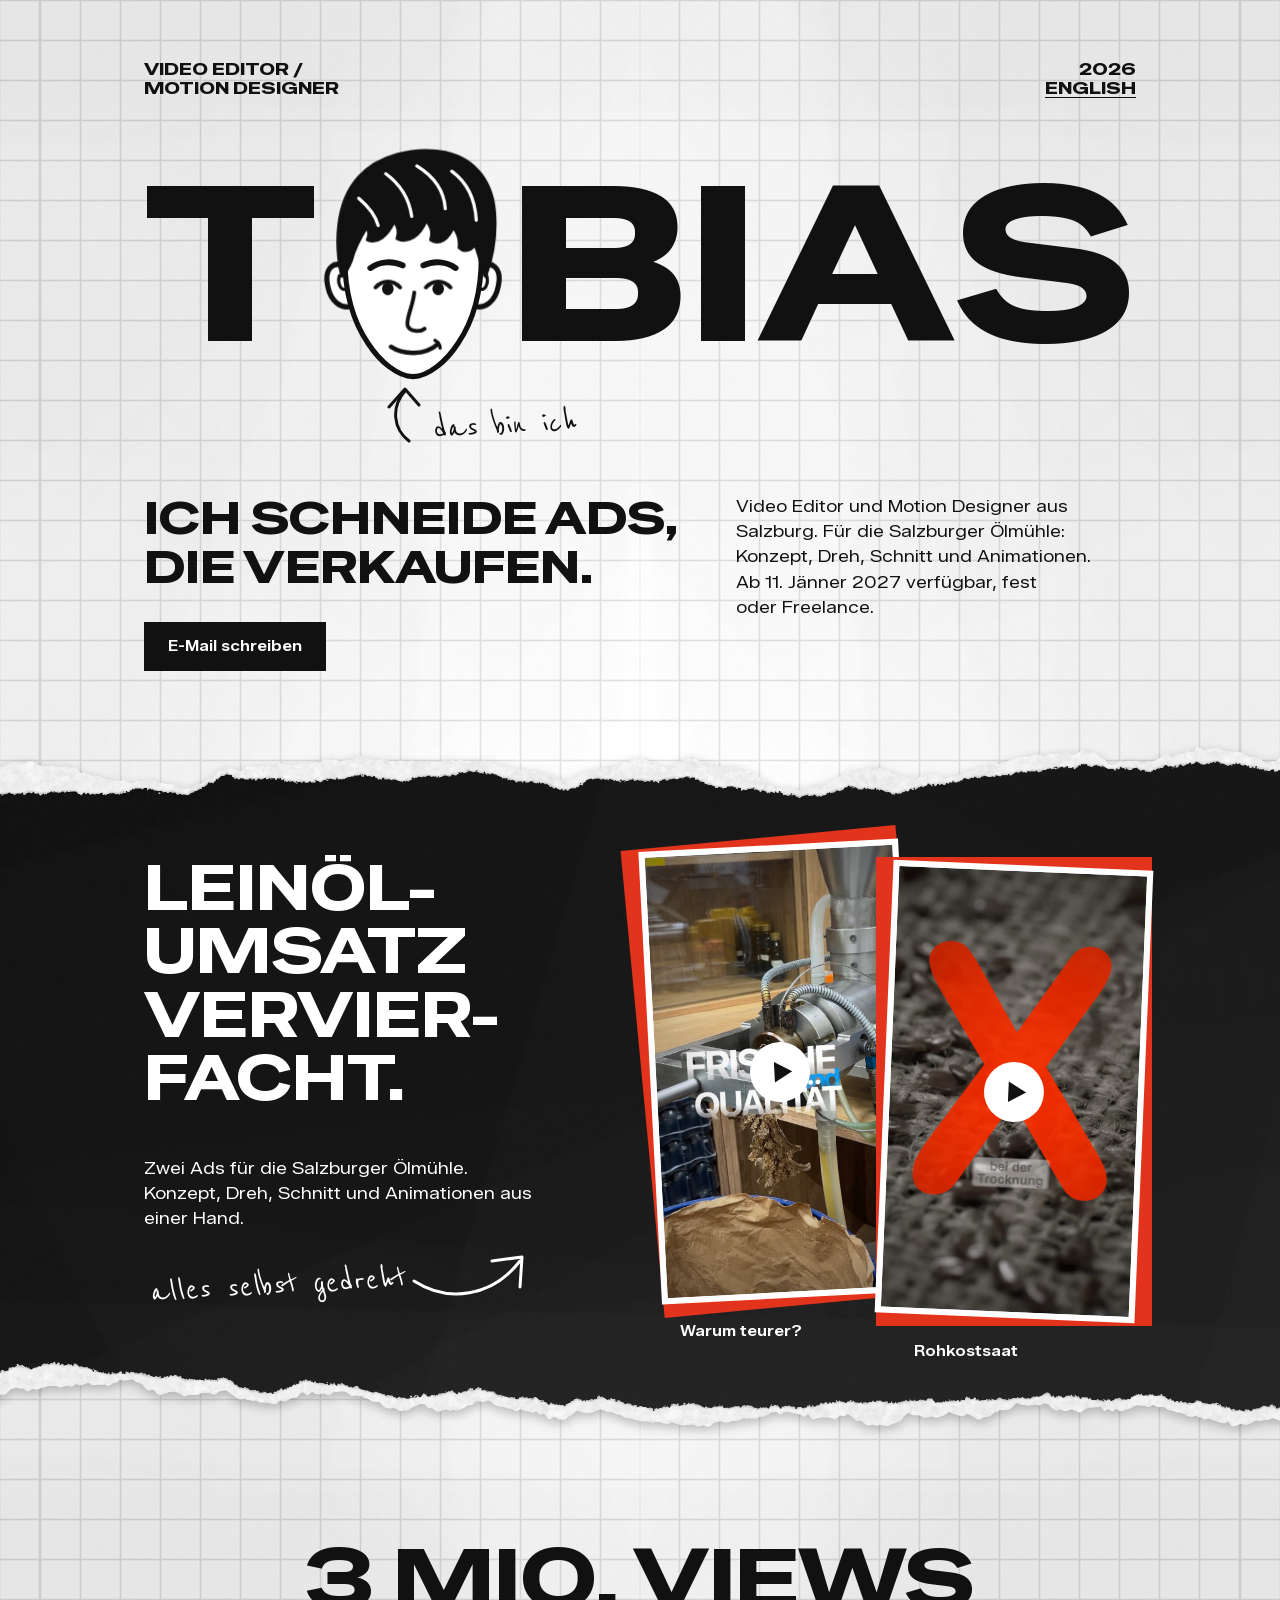
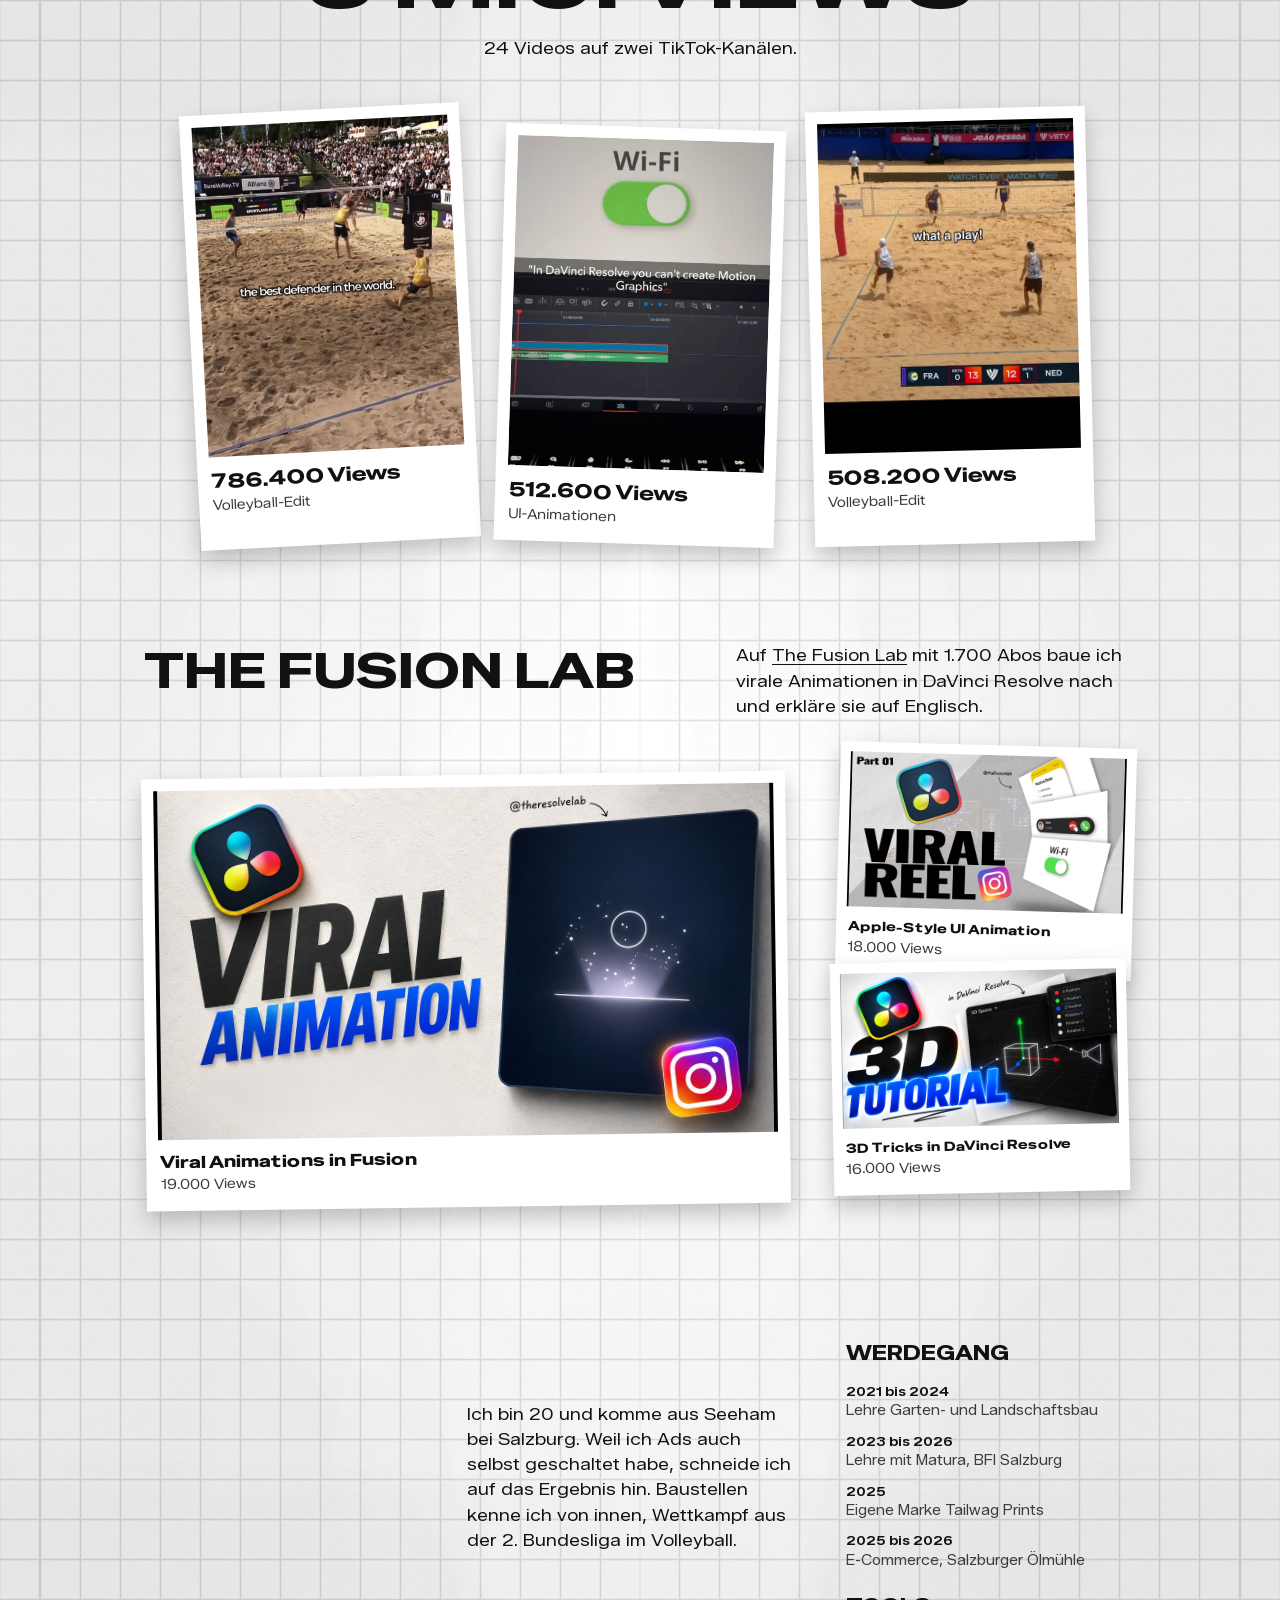
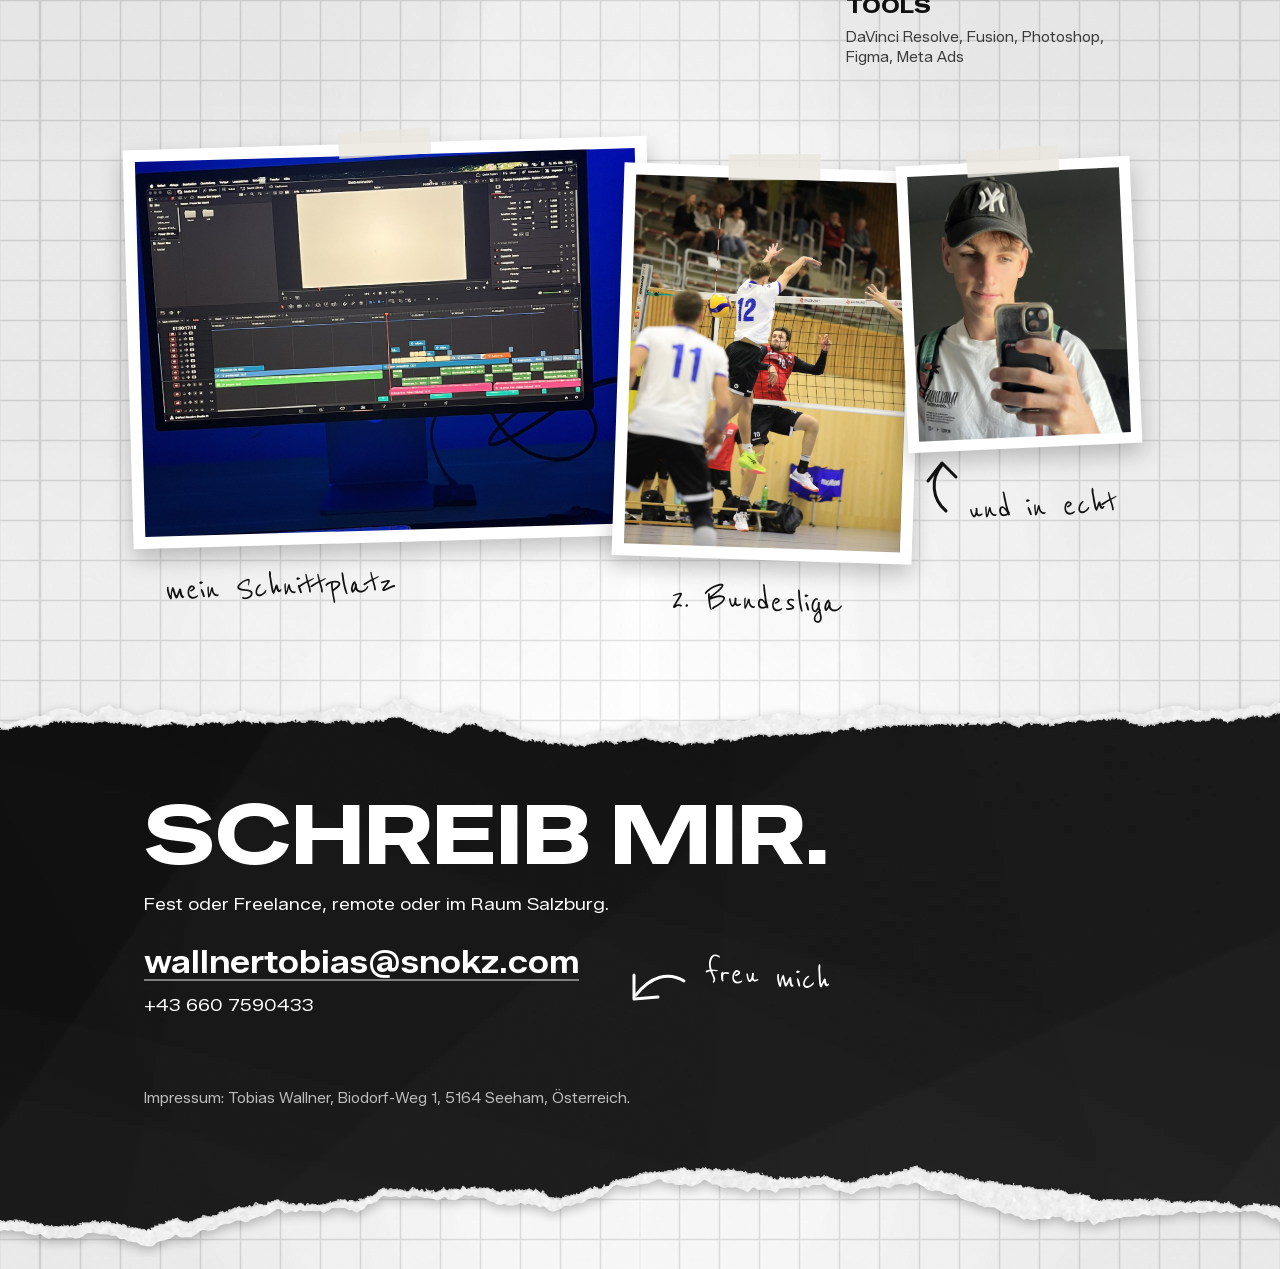
==== commit e347c0b2: "TikTok-Anzahl auf 24 korrigiert Co-Authored-By: Claude Opus 5.5 <noreply@anthropic.com>" ====
--- a/index.html
+++ b/index.html
@@ -110,7 +110,7 @@
 
     <section class="short" aria-labelledby="h-short">
       <h2 id="h-short" data-in><span class="ln"><span>3 Mio. Views</span></span></h2>
-      <p class="short-sub">22 Videos auf zwei TikTok-Kanälen.</p>
+      <p class="short-sub">24 Videos auf zwei TikTok-Kanälen.</p>
       <div class="short-grid">
         <a class="print" data-land style="--r:-3deg" href="https://www.tiktok.com/@getroofed/video/7626078262225128726" target="_blank" rel="noopener">
           <img src="assets/tt-786.jpg" alt="Beachvolleyball-Abwehr im Sand" width="720" height="1280" loading="lazy">
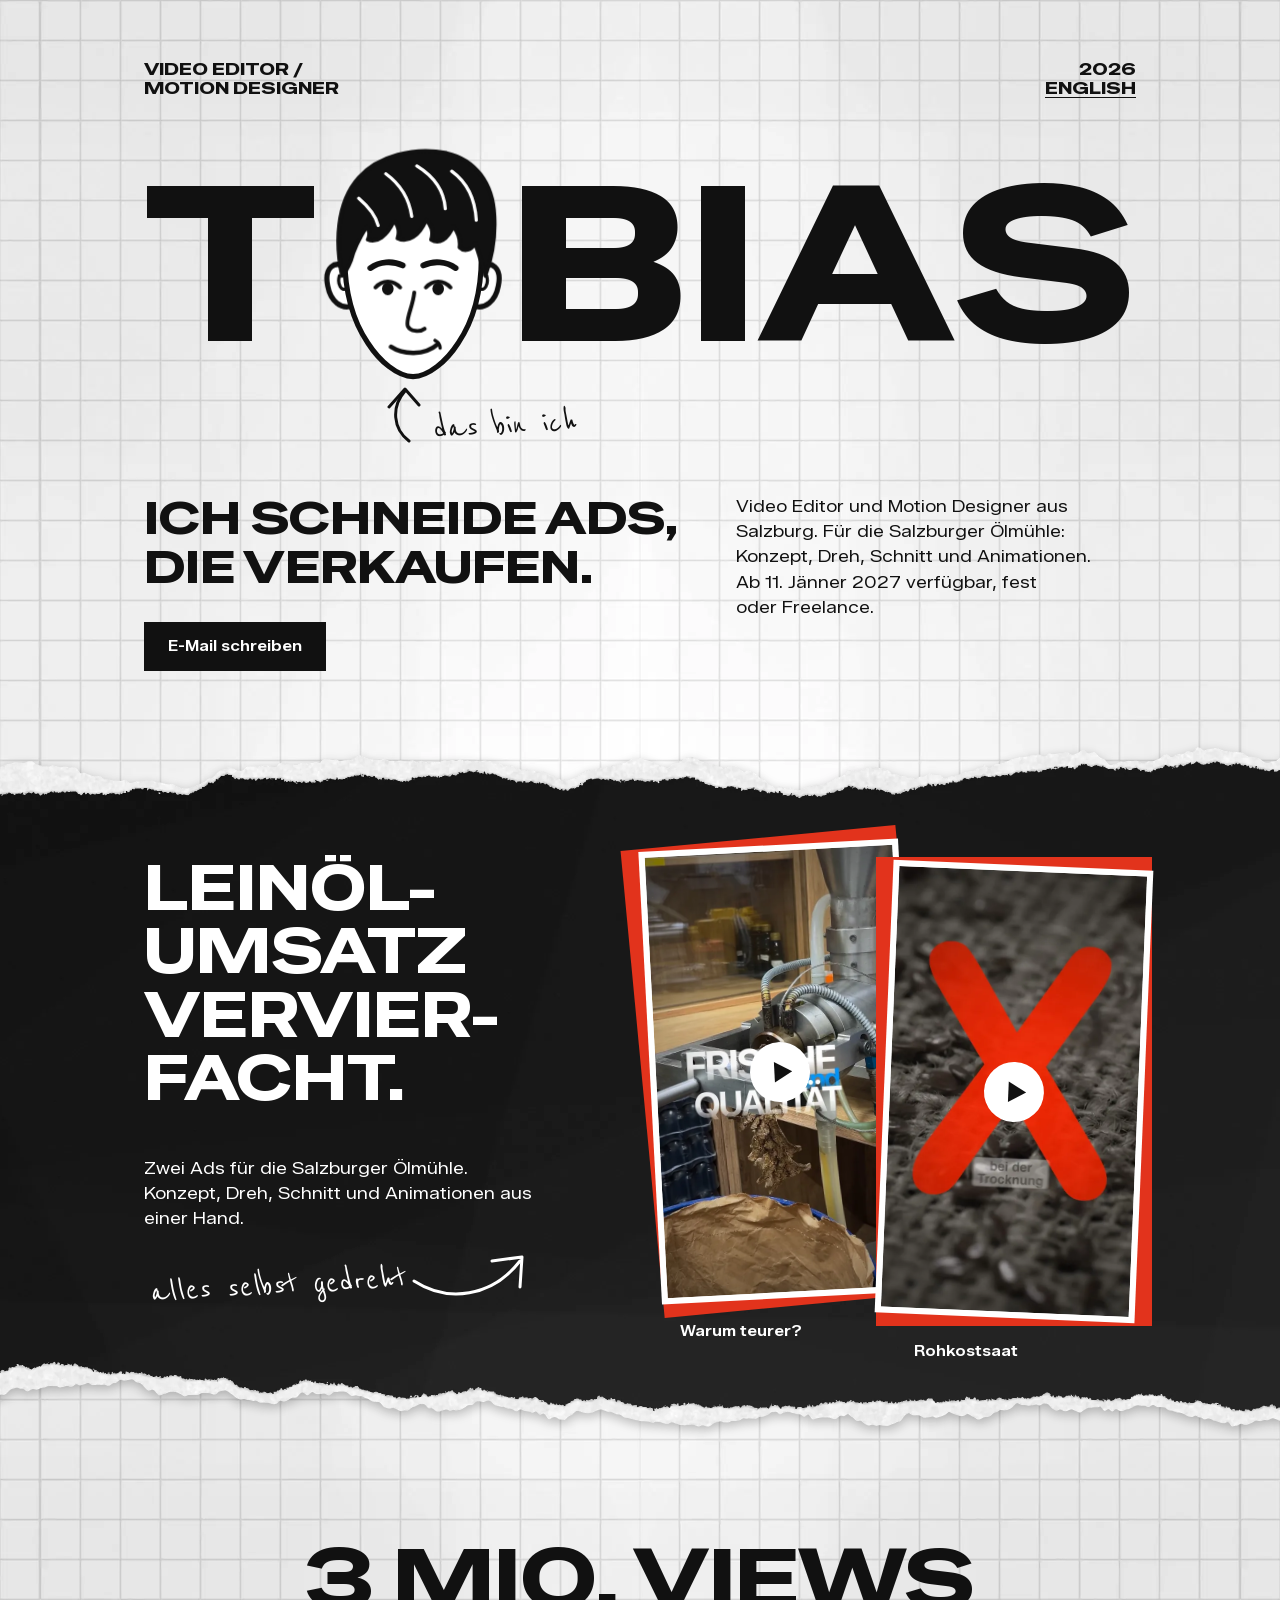
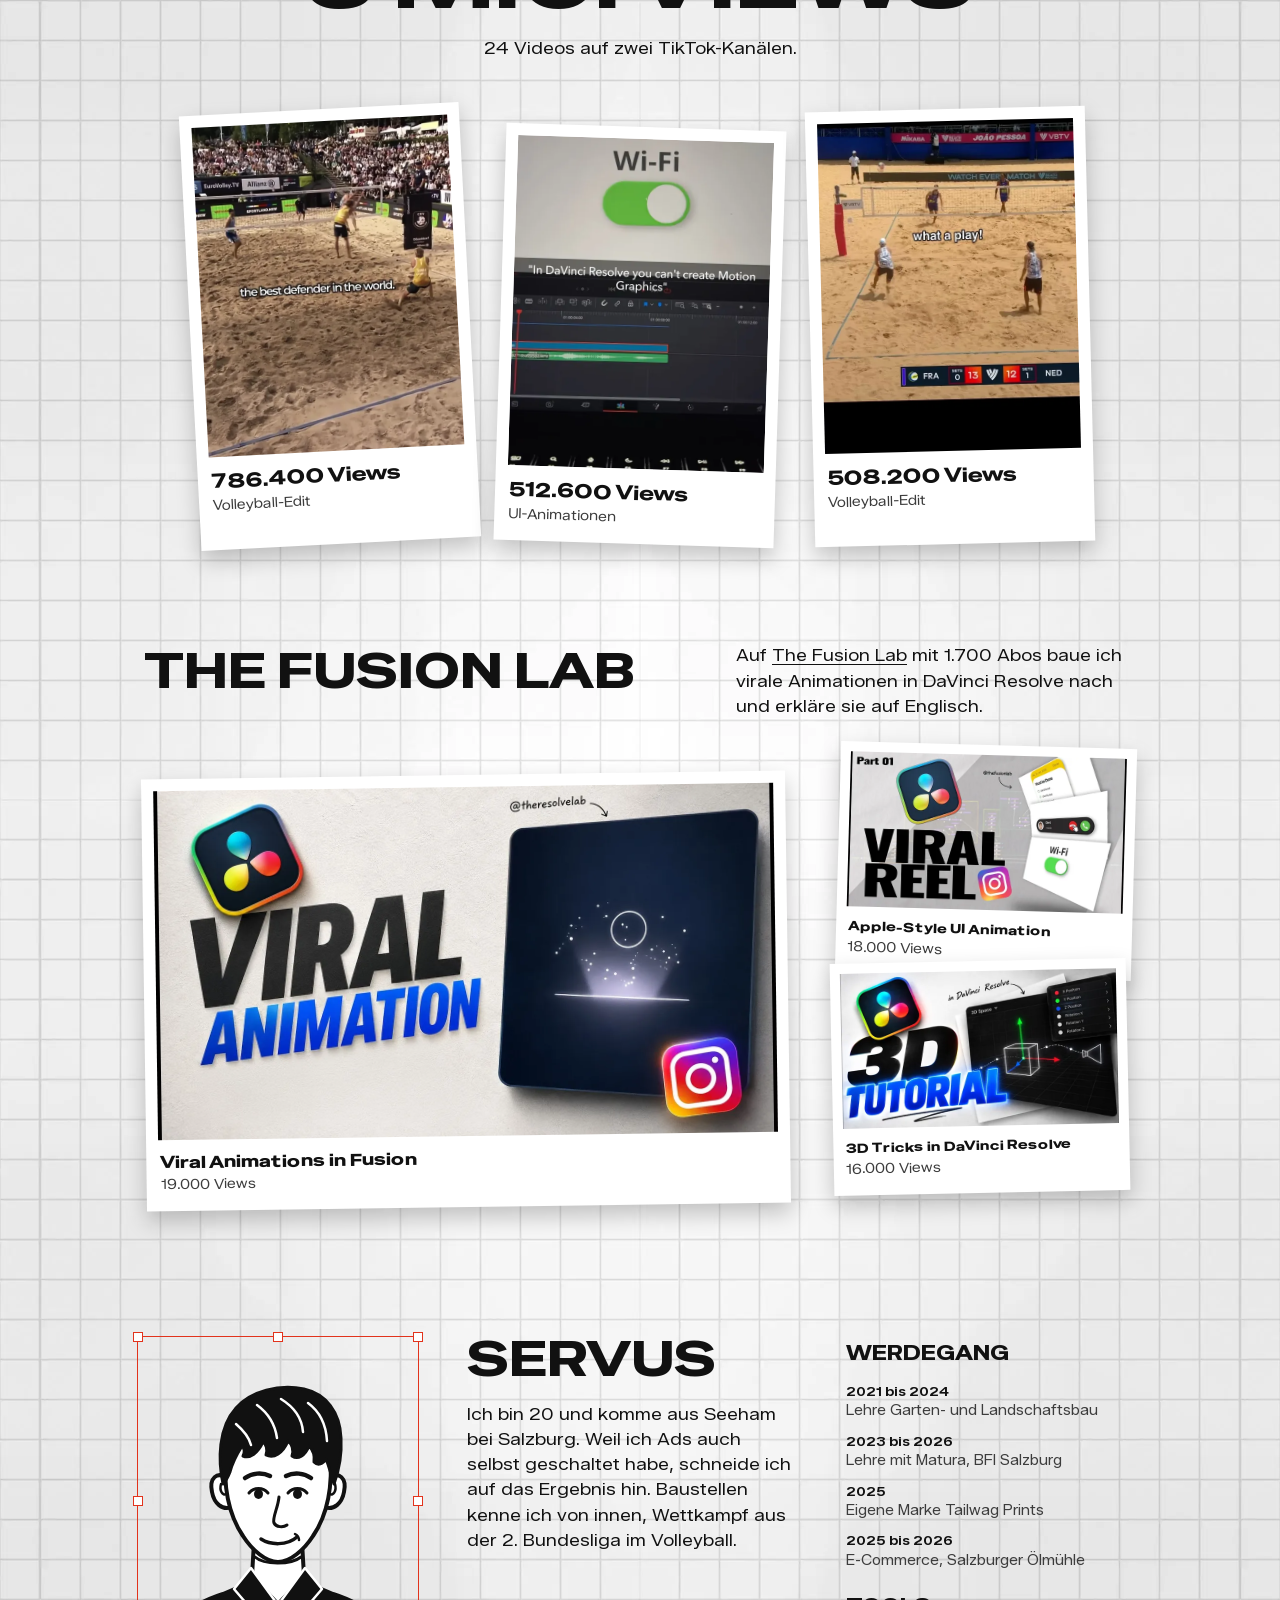
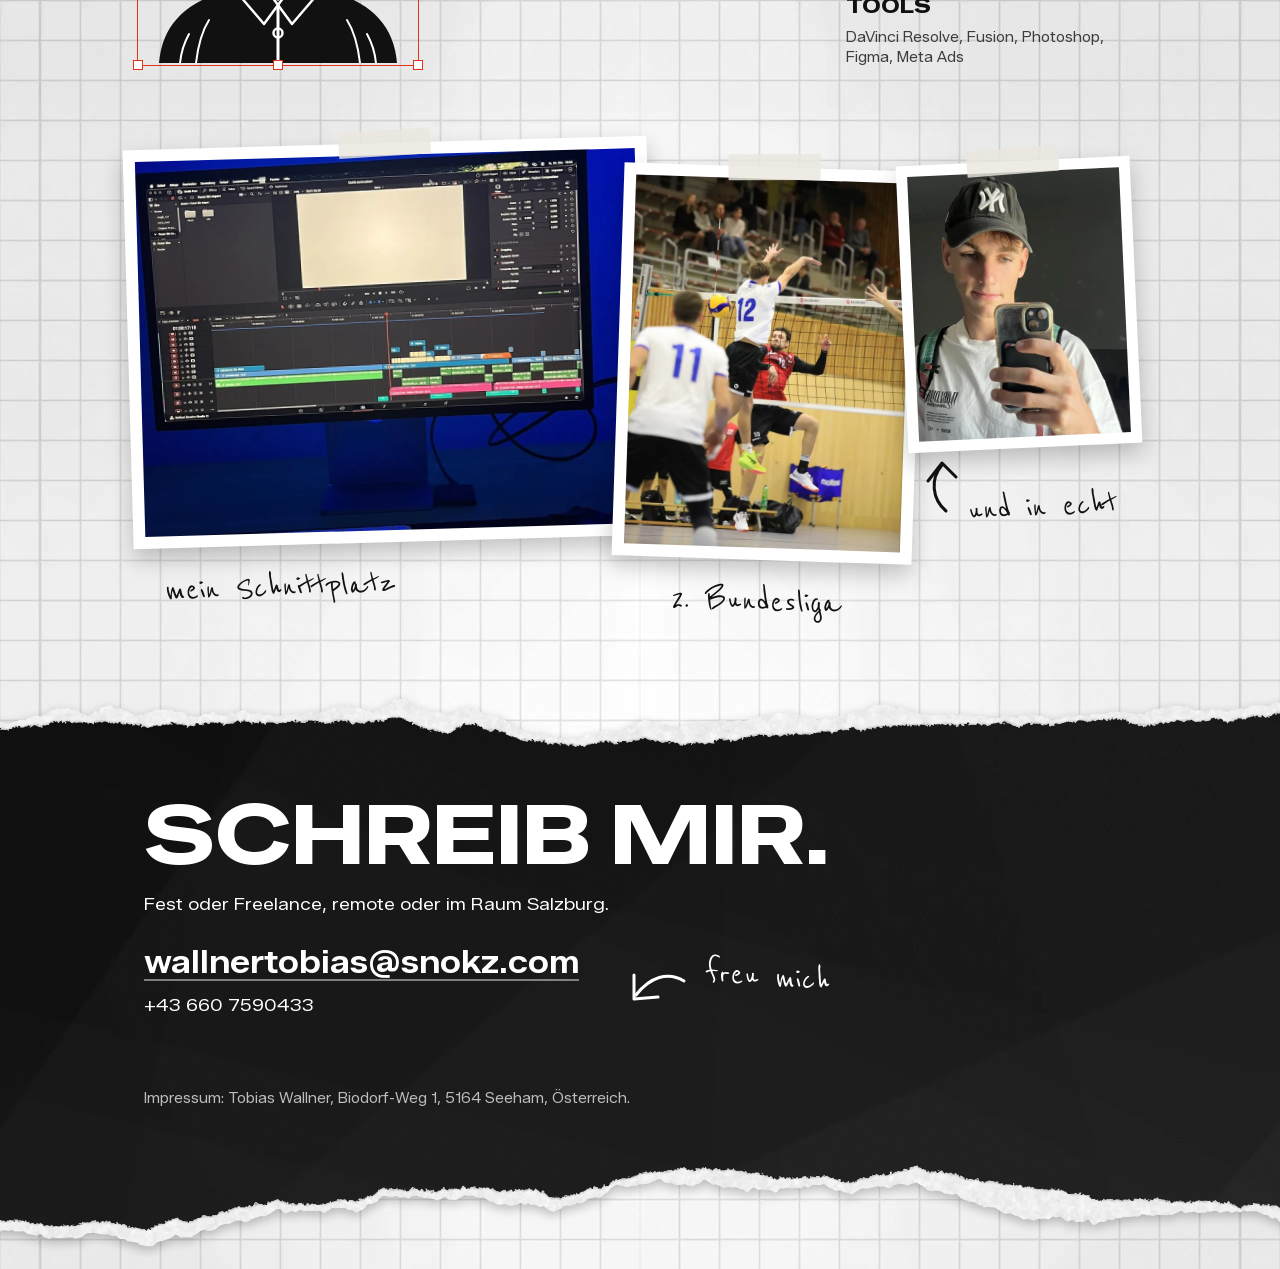
==== commit 023475b2: "Bilder verkleinert, Seite lädt schneller Co-Authored-By: Claude Opus 5.5 <noreply@anthropic.com>" ====
--- a/index.html
+++ b/index.html
@@ -89,7 +89,7 @@
           <div class="clip-stack">
             <span class="clip-red" aria-hidden="true"></span>
             <div class="clip-frame">
-              <video controls playsinline preload="none" poster="assets/ad-warum.jpg" aria-label="Ad Warum teurer?"><source src="assets/warum-teurer.mp4" type="video/mp4"></video>
+              <video controls playsinline preload="none" poster="assets/ad-warum.webp" aria-label="Ad Warum teurer?"><source src="assets/warum-teurer.mp4" type="video/mp4"></video>
               <button class="play" type="button" hidden aria-label="Ad Warum teurer? abspielen"><svg viewBox="0 0 64 64" aria-hidden="true"><circle cx="32" cy="32" r="32" fill="#fff"/><path d="M26 21L45 32L26 43Z" fill="#111"/></svg></button>
             </div>
           </div>
@@ -99,7 +99,7 @@
           <div class="clip-stack">
             <span class="clip-red" aria-hidden="true"></span>
             <div class="clip-frame">
-              <video controls playsinline preload="none" poster="assets/ad-rohkost.jpg" aria-label="Ad Rohkostsaat"><source src="assets/rohkostsaat.mp4" type="video/mp4"></video>
+              <video controls playsinline preload="none" poster="assets/ad-rohkost.webp" aria-label="Ad Rohkostsaat"><source src="assets/rohkostsaat.mp4" type="video/mp4"></video>
               <button class="play" type="button" hidden aria-label="Ad Rohkostsaat abspielen"><svg viewBox="0 0 64 64" aria-hidden="true"><circle cx="32" cy="32" r="32" fill="#fff"/><path d="M26 21L45 32L26 43Z" fill="#111"/></svg></button>
             </div>
           </div>
@@ -113,15 +113,15 @@
       <p class="short-sub">24 Videos auf zwei TikTok-Kanälen.</p>
       <div class="short-grid">
         <a class="print" data-land style="--r:-3deg" href="https://www.tiktok.com/@getroofed/video/7626078262225128726" target="_blank" rel="noopener">
-          <img src="assets/tt-786.jpg" alt="Beachvolleyball-Abwehr im Sand" width="720" height="1280" loading="lazy">
+          <img src="assets/tt-786.webp" alt="Beachvolleyball-Abwehr im Sand" width="560" height="996" loading="lazy">
           <span class="cap"><b>786.400 Views</b><span>Volleyball-Edit</span></span>
         </a>
         <a class="print" data-land style="--r:1.8deg;--d:90ms" href="https://www.tiktok.com/@thefusionlabfx/video/7657554111285497110" target="_blank" rel="noopener">
-          <video class="loop" muted loop playsinline preload="none" poster="assets/poster-wifi.jpg" width="720" height="1280" aria-label="Wi-Fi-Schalter als Animation"><source src="assets/wifi-schalter.mp4" type="video/mp4"></video>
+          <video class="loop" muted loop playsinline preload="none" poster="assets/poster-wifi.webp" width="720" height="1280" aria-label="Wi-Fi-Schalter als Animation"><source src="assets/wifi-schalter.mp4" type="video/mp4"></video>
           <span class="cap"><b>512.600 Views</b><span>UI-Animationen</span></span>
         </a>
         <a class="print" data-land style="--r:-1.4deg;--d:180ms" href="https://www.tiktok.com/@getroofed/video/7627914329571986710" target="_blank" rel="noopener">
-          <img src="assets/tt-508.jpg" alt="Beachvolleyball-Spielzug" width="720" height="1280" loading="lazy">
+          <img src="assets/tt-508.webp" alt="Beachvolleyball-Spielzug" width="540" height="960" loading="lazy">
           <span class="cap"><b>508.200 Views</b><span>Volleyball-Edit</span></span>
         </a>
       </div>
@@ -134,16 +134,16 @@
       </div>
       <div class="motion-grid">
         <a class="print mo-big" data-land href="https://www.youtube.com/watch?v=XrSAaw6xPQU" target="_blank" rel="noopener">
-          <img src="assets/yt-XrSAaw6xPQU.jpg" alt="Thumbnail Viral Animation" width="1280" height="720" loading="lazy">
+          <img src="assets/yt-XrSAaw6xPQU.webp" alt="Thumbnail Viral Animation" width="1280" height="720" loading="lazy">
           <span class="cap"><b>Viral Animations in Fusion</b><span>19.000 Views</span></span>
         </a>
         <div class="motion-small">
           <a class="print mo-a" data-land href="https://www.youtube.com/watch?v=MmnxqsyATnQ" target="_blank" rel="noopener">
-            <img src="assets/yt-MmnxqsyATnQ.jpg" alt="Thumbnail Apple-Style UI Animation" width="1280" height="720" loading="lazy">
+            <img src="assets/yt-MmnxqsyATnQ.webp" alt="Thumbnail Apple-Style UI Animation" width="640" height="360" loading="lazy">
             <span class="cap"><b>Apple-Style UI Animation</b><span>18.000 Views</span></span>
           </a>
           <a class="print mo-b" data-land href="https://www.youtube.com/watch?v=DhHoqJD-jU4" target="_blank" rel="noopener">
-            <img src="assets/yt-DhHoqJD-jU4.jpg" alt="Thumbnail 3D Tutorial" width="1280" height="720" loading="lazy">
+            <img src="assets/yt-DhHoqJD-jU4.webp" alt="Thumbnail 3D Tutorial" width="640" height="360" loading="lazy">
             <span class="cap"><b>3D Tricks in DaVinci Resolve</b><span>16.000 Views</span></span>
           </a>
         </div>
@@ -175,9 +175,9 @@
     </section>
 
     <section class="fotos" aria-label="Fotos von Tobias">
-      <figure class="pic pic-desk" data-land><img src="assets/me-schnittplatz.jpg" alt="Schnittplatz mit DaVinci Resolve auf dem Monitor, blaues Licht" width="1400" height="1050" loading="lazy"></figure>
-      <figure class="pic pic-spike" data-land><img src="assets/me-volleyball.jpg" alt="Tobias mit der Nummer 12 beim Angriff am Netz" width="1000" height="1337" loading="lazy"></figure>
-      <figure class="pic pic-me" data-land><img src="assets/me-portrait.jpg" alt="Spiegel-Foto von Tobias mit Kappe und weißem T-Shirt" width="960" height="1200" loading="lazy"></figure>
+      <figure class="pic pic-desk" data-land><img src="assets/me-schnittplatz.webp" alt="Schnittplatz mit DaVinci Resolve auf dem Monitor, blaues Licht" width="1048" height="786" loading="lazy"></figure>
+      <figure class="pic pic-spike" data-land><img src="assets/me-volleyball.webp" alt="Tobias mit der Nummer 12 beim Angriff am Netz" width="600" height="802" loading="lazy"></figure>
+      <figure class="pic pic-me" data-land><img src="assets/me-portrait.webp" alt="Spiegel-Foto von Tobias mit Kappe und weißem T-Shirt" width="468" height="585" loading="lazy"></figure>
       <p class="hand note-foto nf-a" data-in style="--d:300ms"><span>mein Schnittplatz</span></p>
       <p class="hand note-foto nf-b" data-in style="--d:420ms"><span>2. Bundesliga</span></p>
       <svg class="arrow arrow-foto" data-in style="--d:560ms" viewBox="0 0 44 58" aria-hidden="true"><path pathLength="1" d="M24 52C10 40 8 20 20 6"/><path class="head" pathLength="1" d="M6 22L20 4L34 18"/></svg>
--- a/assets/site.css
+++ b/assets/site.css
@@ -19,7 +19,7 @@
 }
 
 * { box-sizing: border-box; }
-html { background: #efefed url("paper-grid.jpg") center top / 1200px 1600px; -webkit-text-size-adjust: 100%; text-size-adjust: 100%; scroll-behavior: smooth; scrollbar-color: var(--ink-2) #efefed; }
+html { background: #efefed url("paper-grid.webp") center top / 1200px 1600px; -webkit-text-size-adjust: 100%; text-size-adjust: 100%; scroll-behavior: smooth; scrollbar-color: var(--ink-2) #efefed; }
 body { margin: 0; overflow-x: clip; color: var(--ink); font: 400 17px/1.48 var(--text); -webkit-font-smoothing: antialiased; -webkit-tap-highlight-color: transparent; }
 img, video, svg { display: block; }
 h1, h2, h3, p, ol, ul, figure { margin: 0; padding: 0; font-weight: 400; }
